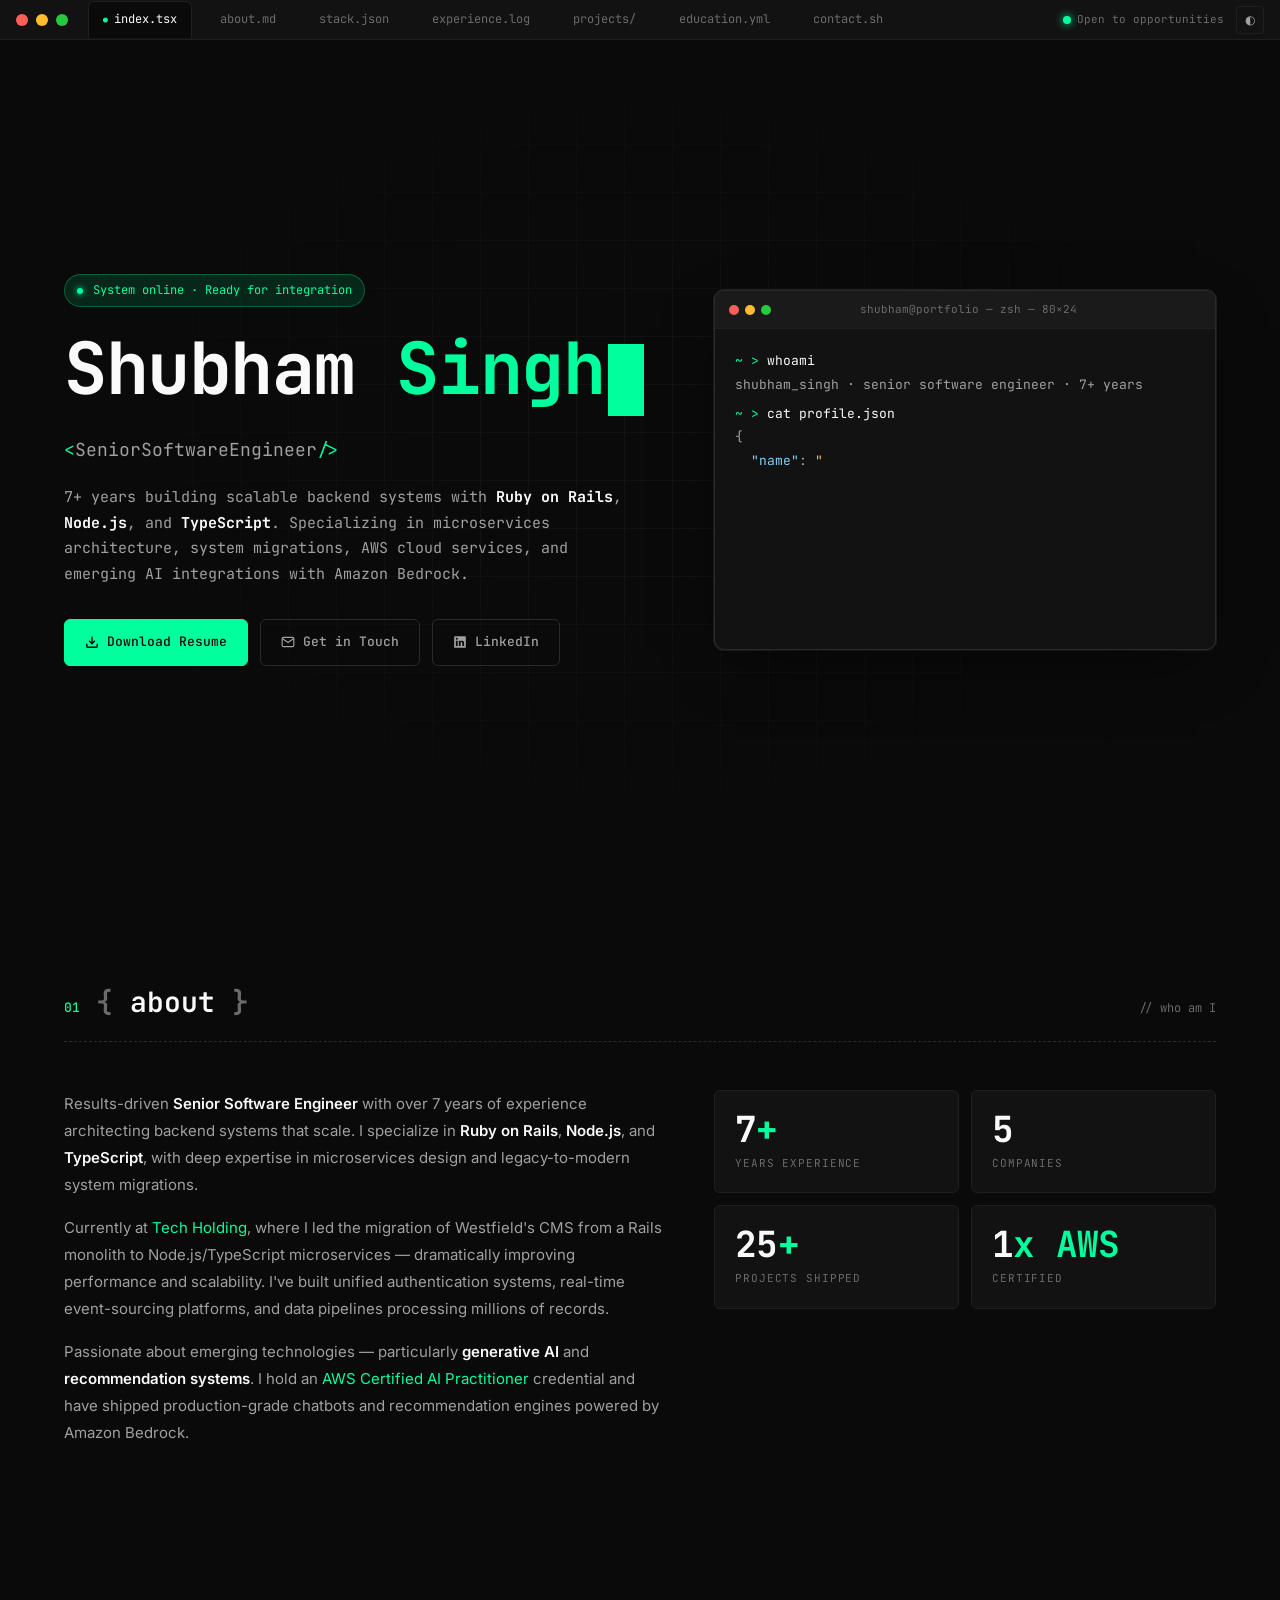
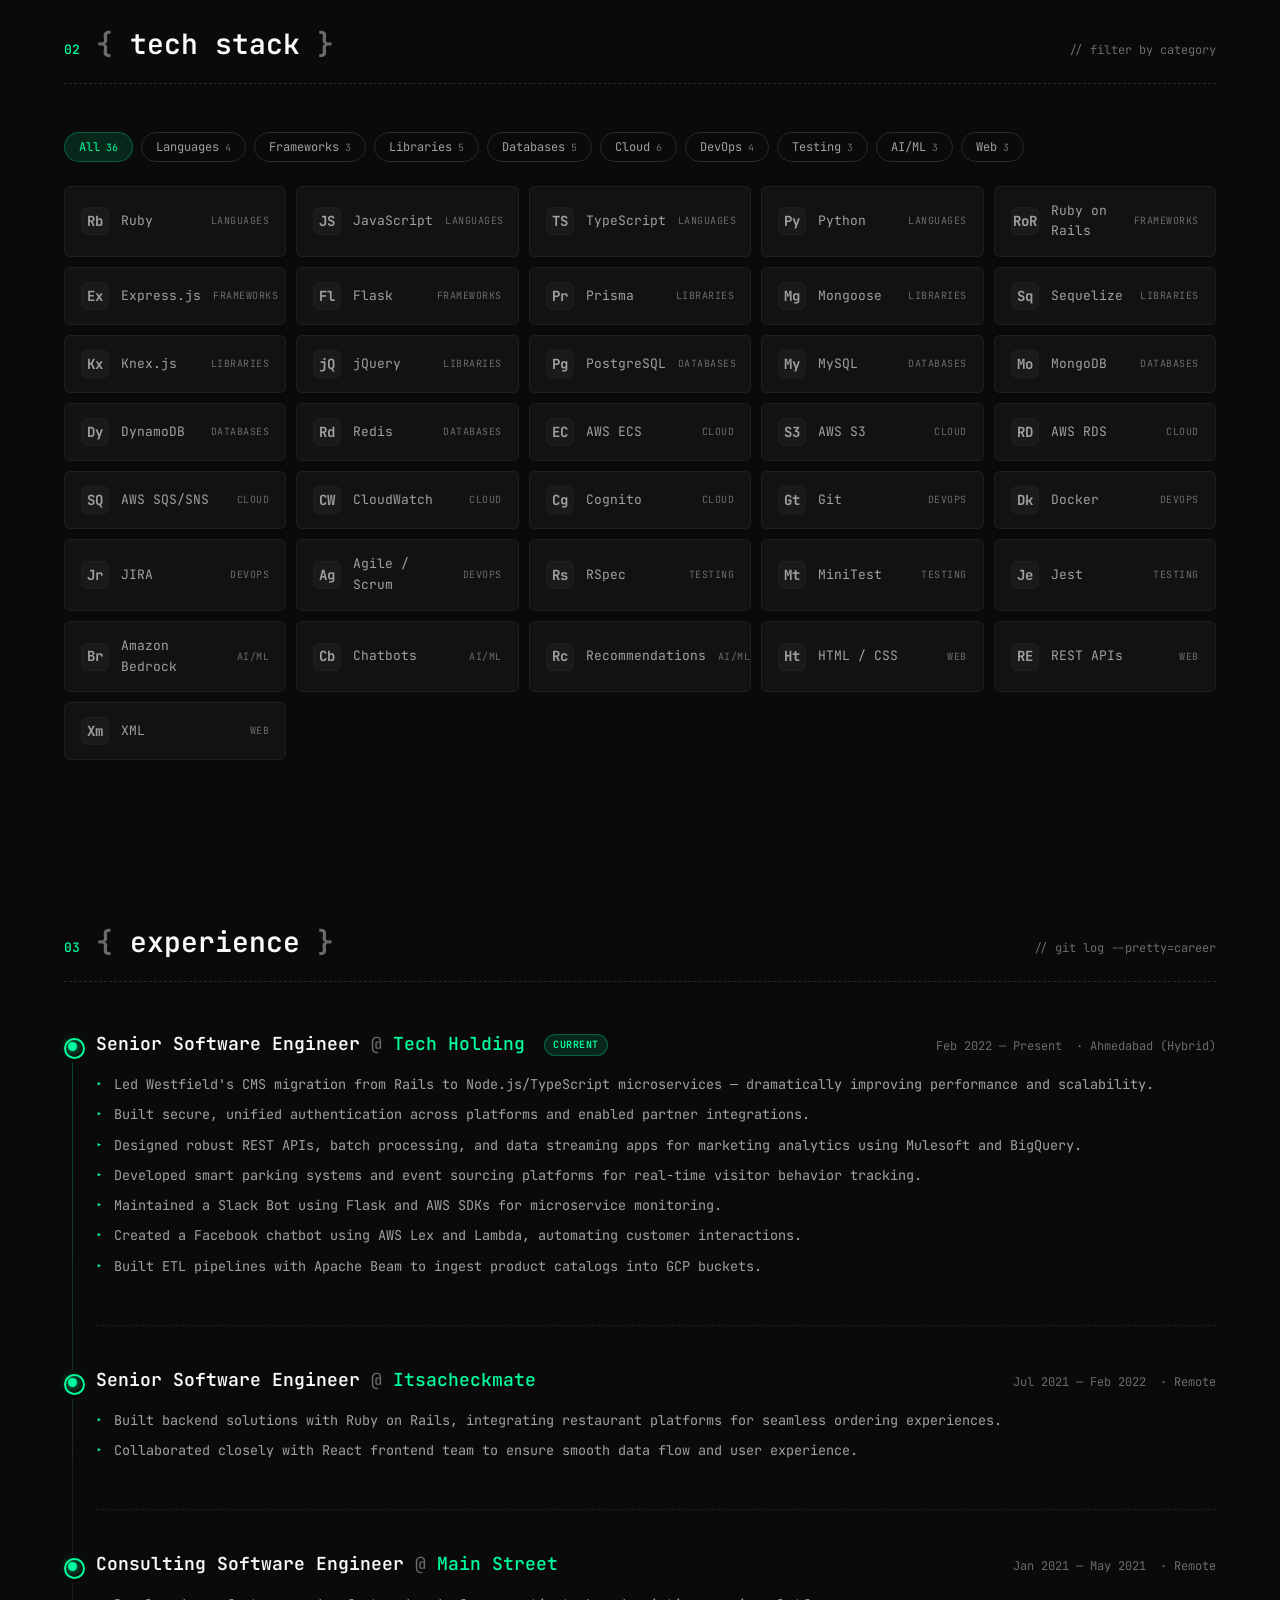
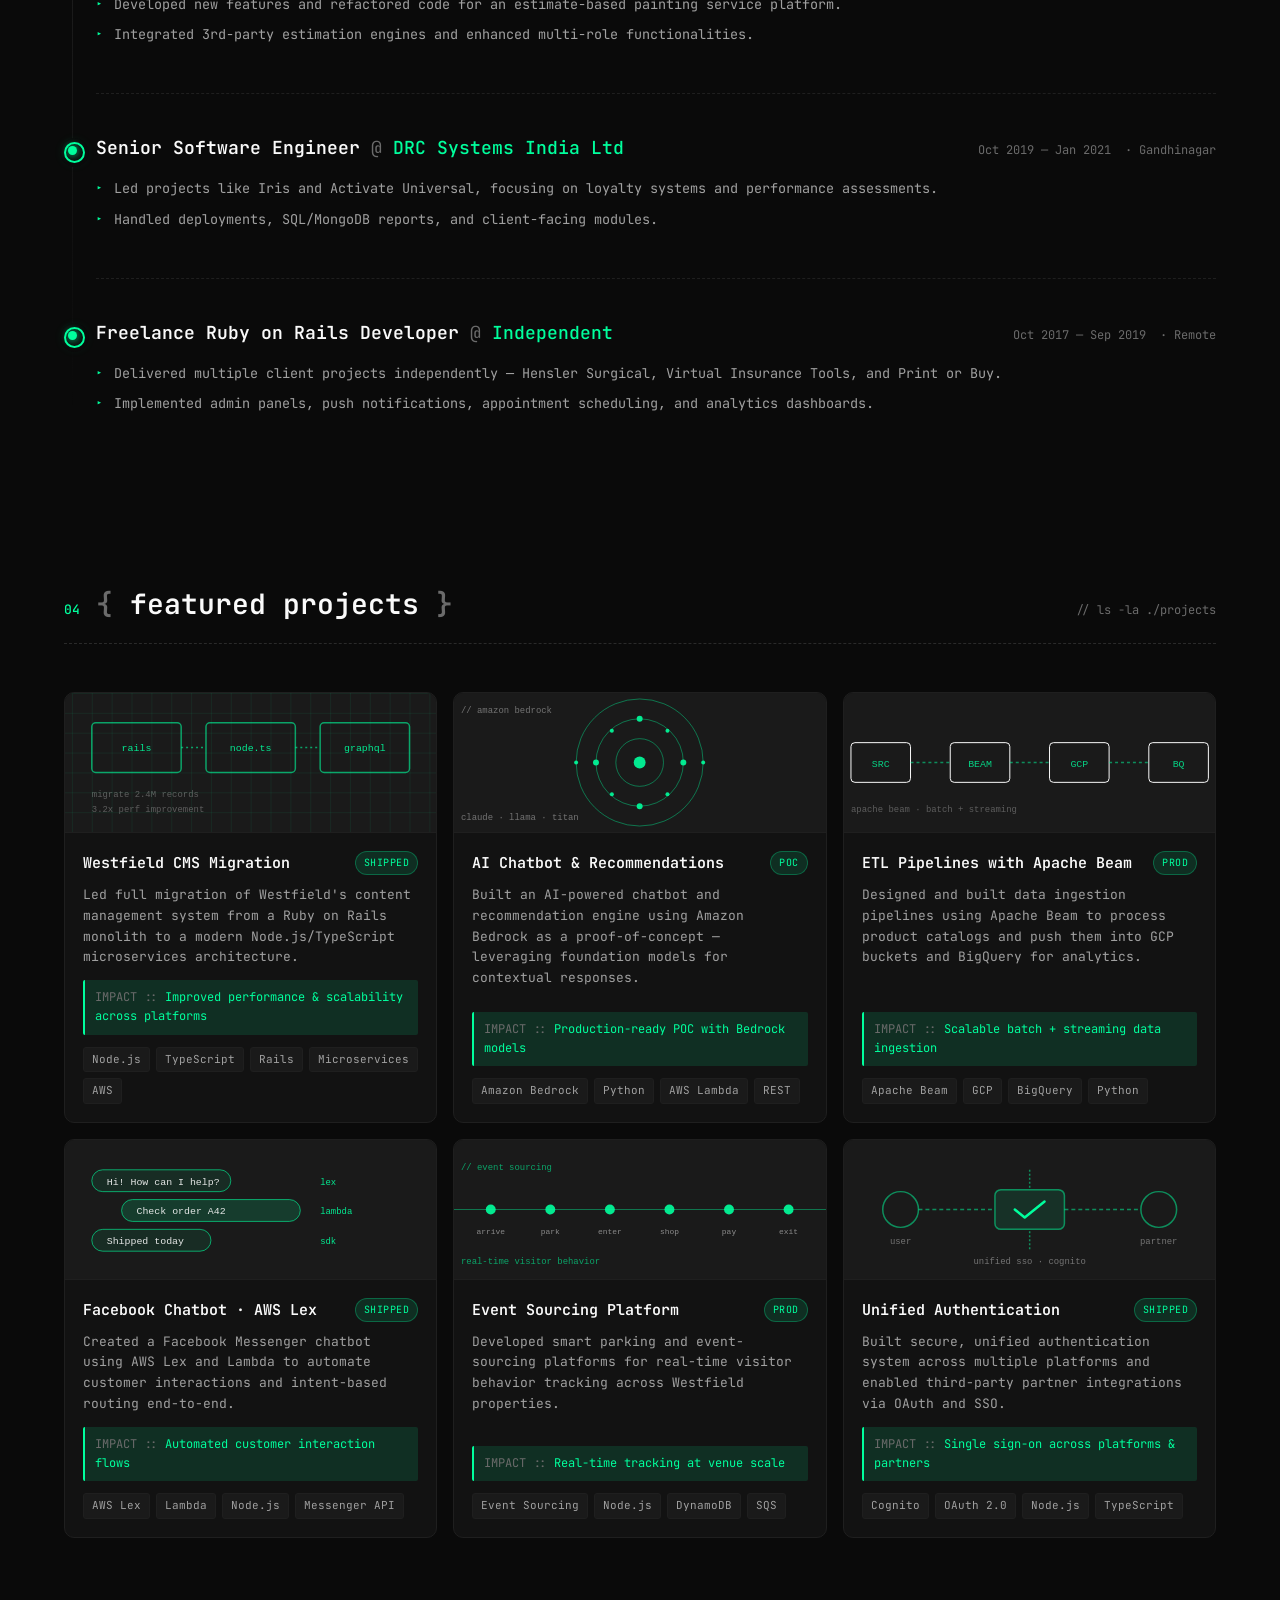
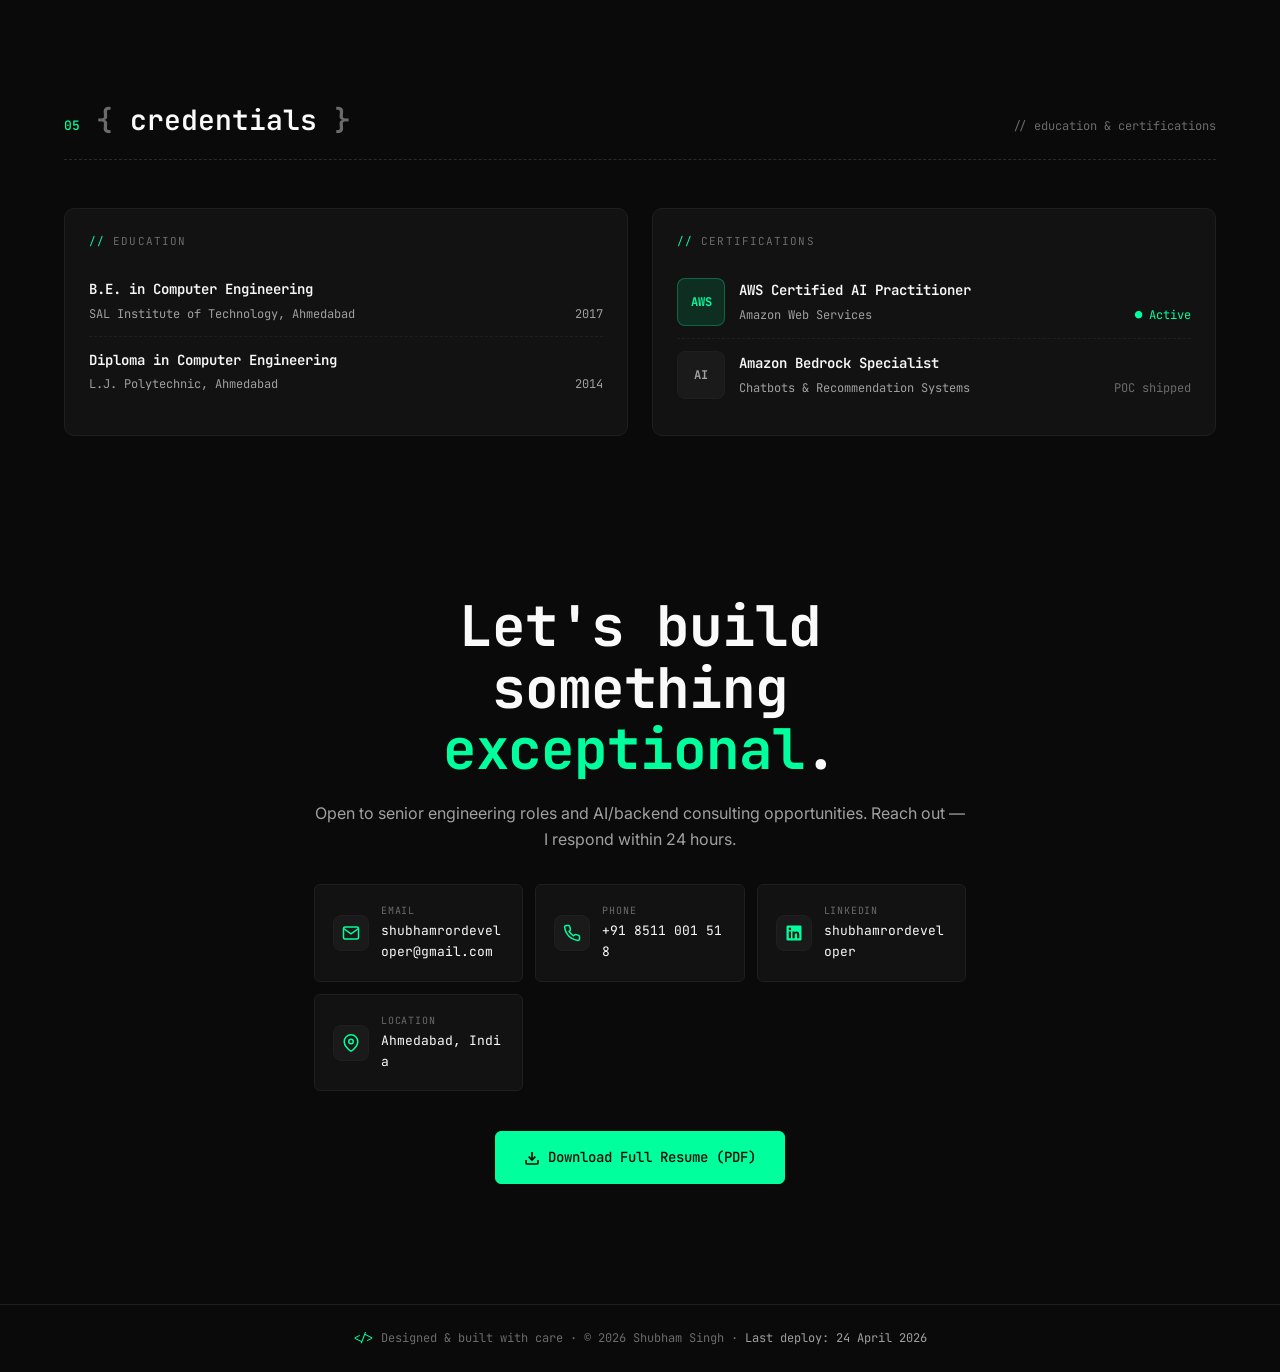
==== Portfolio.html @ f4b87a0d "Initial portfolio site Dark terminal/IDE-aesthetic portfolio with hero terminal animation, filterabl" ====
<!DOCTYPE html>
<html lang="en" data-theme="dark">
<head>
<meta charset="UTF-8" />
<meta name="viewport" content="width=device-width, initial-scale=1.0" />
<title>Shubham Singh — Senior Software Engineer</title>
<meta name="description" content="Senior Software Engineer with 7+ years in Ruby on Rails, Node.js, TypeScript, AWS, and AI integrations." />
<link rel="preconnect" href="https://fonts.googleapis.com" />
<link rel="preconnect" href="https://fonts.gstatic.com" crossorigin />
<link href="https://fonts.googleapis.com/css2?family=Inter:wght@400;500;600;700&family=JetBrains+Mono:wght@400;500;600;700&display=swap" rel="stylesheet" />
<link rel="stylesheet" href="styles.css" />
</head>
<body>
  <div class="topbar">
    <div class="topbar-dots">
      <div class="dot red"></div>
      <div class="dot yellow"></div>
      <div class="dot green"></div>
    </div>
    <div class="topbar-tabs">
      <a href="#hero" class="tab active" data-tab="hero">index.tsx</a>
      <a href="#about" class="tab" data-tab="about">about.md</a>
      <a href="#skills" class="tab" data-tab="skills">stack.json</a>
      <a href="#experience" class="tab" data-tab="experience">experience.log</a>
      <a href="#projects" class="tab" data-tab="projects">projects/</a>
      <a href="#education" class="tab" data-tab="education">education.yml</a>
      <a href="#contact" class="tab" data-tab="contact">contact.sh</a>
    </div>
    <div class="topbar-right">
      <div class="status-indicator">
        <span class="pulse"></span>
        <span>Open to opportunities</span>
      </div>
      <button class="theme-toggle" id="themeToggle" aria-label="Toggle theme" title="Toggle theme">◐</button>
    </div>
  </div>

  <main>
    <section id="hero" class="hero">
      <div class="hero-left">
        <div class="hero-prefix">System online · Ready for integration</div>
        <h1>Shubham <span class="accent">Singh</span><span class="cursor"></span></h1>
        <div class="hero-role"><span class="tag">&lt;</span>SeniorSoftwareEngineer<span class="tag">/&gt;</span></div>
        <p class="hero-desc">7+ years building scalable backend systems with <strong style="color:var(--text)">Ruby on Rails</strong>, <strong style="color:var(--text)">Node.js</strong>, and <strong style="color:var(--text)">TypeScript</strong>. Specializing in microservices architecture, system migrations, AWS cloud services, and emerging AI integrations with Amazon Bedrock.</p>
        <div class="hero-cta">
          <a href="assets/Shubham_Singh_Resume.pdf" download class="btn btn-primary">
            <svg width="14" height="14" viewBox="0 0 24 24" fill="none" stroke="currentColor" stroke-width="2.5"><path d="M21 15v4a2 2 0 0 1-2 2H5a2 2 0 0 1-2-2v-4"/><polyline points="7 10 12 15 17 10"/><line x1="12" y1="15" x2="12" y2="3"/></svg>
            Download Resume
          </a>
          <a href="#contact" class="btn btn-ghost">
            <svg width="14" height="14" viewBox="0 0 24 24" fill="none" stroke="currentColor" stroke-width="2"><path d="M4 4h16c1.1 0 2 .9 2 2v12c0 1.1-.9 2-2 2H4c-1.1 0-2-.9-2-2V6c0-1.1.9-2 2-2z"/><polyline points="22,6 12,13 2,6"/></svg>
            Get in Touch
          </a>
          <a href="https://linkedin.com/in/shubhamrordeveloper" target="_blank" rel="noopener" class="btn btn-ghost">
            <svg width="14" height="14" viewBox="0 0 24 24" fill="currentColor"><path d="M20.5 2h-17A1.5 1.5 0 002 3.5v17A1.5 1.5 0 003.5 22h17a1.5 1.5 0 001.5-1.5v-17A1.5 1.5 0 0020.5 2zM8 19H5v-9h3zM6.5 8.25A1.75 1.75 0 118.3 6.5a1.78 1.78 0 01-1.8 1.75zM19 19h-3v-4.74c0-1.42-.6-1.93-1.38-1.93A1.74 1.74 0 0013 14.19V19h-3v-9h2.9v1.3a3.11 3.11 0 012.7-1.4c1.55 0 3.36.86 3.36 3.66z"/></svg>
            LinkedIn
          </a>
        </div>
      </div>

      <div class="terminal" id="terminal">
        <div class="terminal-head">
          <div class="dots">
            <div class="dot red"></div>
            <div class="dot yellow"></div>
            <div class="dot green"></div>
          </div>
          <div class="title">shubham@portfolio — zsh — 80×24</div>
          <div style="width: 36px"></div>
        </div>
        <div class="terminal-body" id="terminalBody"></div>
      </div>
    </section>

    <section id="about">
      <div class="section-header reveal">
        <span class="section-num">01</span>
        <h2 class="section-title"><span class="bracket">{</span> about <span class="bracket">}</span></h2>
        <span class="section-meta">// who am I</span>
      </div>
      <div class="about-grid">
        <div class="about-text reveal">
          <p>Results-driven <strong>Senior Software Engineer</strong> with over 7 years of experience architecting backend systems that scale. I specialize in <strong>Ruby on Rails</strong>, <strong>Node.js</strong>, and <strong>TypeScript</strong>, with deep expertise in microservices design and legacy-to-modern system migrations.</p>
          <p>Currently at <span class="hl">Tech Holding</span>, where I led the migration of Westfield's CMS from a Rails monolith to Node.js/TypeScript microservices — dramatically improving performance and scalability. I've built unified authentication systems, real-time event-sourcing platforms, and data pipelines processing millions of records.</p>
          <p>Passionate about emerging technologies — particularly <strong>generative AI</strong> and <strong>recommendation systems</strong>. I hold an <span class="hl">AWS Certified AI Practitioner</span> credential and have shipped production-grade chatbots and recommendation engines powered by Amazon Bedrock.</p>
        </div>
        <div class="stats reveal">
          <div class="stat"><div class="stat-num" data-target="7" data-suffix="+">0<span class="suffix">+</span></div><div class="stat-label">Years Experience</div></div>
          <div class="stat"><div class="stat-num" data-target="5">0</div><div class="stat-label">Companies</div></div>
          <div class="stat"><div class="stat-num" data-target="25" data-suffix="+">0<span class="suffix">+</span></div><div class="stat-label">Projects Shipped</div></div>
          <div class="stat"><div class="stat-num" data-target="1" data-suffix="x AWS">0<span class="suffix">x AWS</span></div><div class="stat-label">Certified</div></div>
        </div>
      </div>
    </section>

    <section id="skills">
      <div class="section-header reveal">
        <span class="section-num">02</span>
        <h2 class="section-title"><span class="bracket">{</span> tech stack <span class="bracket">}</span></h2>
        <span class="section-meta">// filter by category</span>
      </div>
      <div class="skills-filter reveal" id="skillsFilter"></div>
      <div class="skills-grid reveal" id="skillsGrid"></div>
    </section>

    <section id="experience">
      <div class="section-header reveal">
        <span class="section-num">03</span>
        <h2 class="section-title"><span class="bracket">{</span> experience <span class="bracket">}</span></h2>
        <span class="section-meta">// git log --pretty=career</span>
      </div>
      <div class="timeline" id="timeline"></div>
    </section>

    <section id="projects">
      <div class="section-header reveal">
        <span class="section-num">04</span>
        <h2 class="section-title"><span class="bracket">{</span> featured projects <span class="bracket">}</span></h2>
        <span class="section-meta">// ls -la ./projects</span>
      </div>
      <div class="projects-grid reveal" id="projectsGrid"></div>
    </section>

    <section id="education">
      <div class="section-header reveal">
        <span class="section-num">05</span>
        <h2 class="section-title"><span class="bracket">{</span> credentials <span class="bracket">}</span></h2>
        <span class="section-meta">// education &amp; certifications</span>
      </div>
      <div class="two-col">
        <div class="info-card reveal">
          <div class="info-card-title">Education</div>
          <div class="edu-item">
            <div class="edu-title">B.E. in Computer Engineering</div>
            <div class="edu-sub"><span>SAL Institute of Technology, Ahmedabad</span><span>2017</span></div>
          </div>
          <div class="edu-item">
            <div class="edu-title">Diploma in Computer Engineering</div>
            <div class="edu-sub"><span>L.J. Polytechnic, Ahmedabad</span><span>2014</span></div>
          </div>
        </div>
        <div class="info-card reveal">
          <div class="info-card-title">Certifications</div>
          <div class="cert-item">
            <div class="cert-badge">AWS</div>
            <div style="flex:1">
              <div class="cert-title">AWS Certified AI Practitioner</div>
              <div class="cert-sub"><span>Amazon Web Services</span><span style="color:var(--accent)">● Active</span></div>
            </div>
          </div>
          <div class="cert-item">
            <div class="cert-badge" style="background:var(--bg-elev-2);border-color:var(--border);color:var(--text-dim)">AI</div>
            <div style="flex:1">
              <div class="cert-title">Amazon Bedrock Specialist</div>
              <div class="cert-sub"><span>Chatbots &amp; Recommendation Systems</span><span style="color:var(--text-muted)">POC shipped</span></div>
            </div>
          </div>
        </div>
      </div>
    </section>

    <section id="contact" class="contact">
      <div class="reveal">
        <h2>Let's build something <span class="accent">exceptional</span>.</h2>
        <p>Open to senior engineering roles and AI/backend consulting opportunities. Reach out — I respond within 24 hours.</p>
        <div class="contact-methods">
          <a href="mailto:shubhamrordeveloper@gmail.com" class="contact-method">
            <div class="contact-method-icon">
              <svg width="18" height="18" viewBox="0 0 24 24" fill="none" stroke="currentColor" stroke-width="2"><path d="M4 4h16c1.1 0 2 .9 2 2v12c0 1.1-.9 2-2 2H4c-1.1 0-2-.9-2-2V6c0-1.1.9-2 2-2z"/><polyline points="22,6 12,13 2,6"/></svg>
            </div>
            <div><div class="contact-method-label">Email</div><div class="contact-method-value">shubhamrordeveloper@gmail.com</div></div>
          </a>
          <a href="tel:+918511001518" class="contact-method">
            <div class="contact-method-icon">
              <svg width="18" height="18" viewBox="0 0 24 24" fill="none" stroke="currentColor" stroke-width="2"><path d="M22 16.92v3a2 2 0 0 1-2.18 2 19.79 19.79 0 0 1-8.63-3.07 19.5 19.5 0 0 1-6-6 19.79 19.79 0 0 1-3.07-8.67A2 2 0 0 1 4.11 2h3a2 2 0 0 1 2 1.72 12.84 12.84 0 0 0 .7 2.81 2 2 0 0 1-.45 2.11L8.09 9.91a16 16 0 0 0 6 6l1.27-1.27a2 2 0 0 1 2.11-.45 12.84 12.84 0 0 0 2.81.7A2 2 0 0 1 22 16.92z"/></svg>
            </div>
            <div><div class="contact-method-label">Phone</div><div class="contact-method-value">+91 8511 001 518</div></div>
          </a>
          <a href="https://linkedin.com/in/shubhamrordeveloper" target="_blank" rel="noopener" class="contact-method">
            <div class="contact-method-icon">
              <svg width="18" height="18" viewBox="0 0 24 24" fill="currentColor"><path d="M20.5 2h-17A1.5 1.5 0 002 3.5v17A1.5 1.5 0 003.5 22h17a1.5 1.5 0 001.5-1.5v-17A1.5 1.5 0 0020.5 2zM8 19H5v-9h3zM6.5 8.25A1.75 1.75 0 118.3 6.5a1.78 1.78 0 01-1.8 1.75zM19 19h-3v-4.74c0-1.42-.6-1.93-1.38-1.93A1.74 1.74 0 0013 14.19V19h-3v-9h2.9v1.3a3.11 3.11 0 012.7-1.4c1.55 0 3.36.86 3.36 3.66z"/></svg>
            </div>
            <div><div class="contact-method-label">LinkedIn</div><div class="contact-method-value">shubhamrordeveloper</div></div>
          </a>
          <a href="#" class="contact-method">
            <div class="contact-method-icon">
              <svg width="18" height="18" viewBox="0 0 24 24" fill="none" stroke="currentColor" stroke-width="2"><path d="M21 10c0 7-9 13-9 13s-9-6-9-13a9 9 0 0 1 18 0z"/><circle cx="12" cy="10" r="3"/></svg>
            </div>
            <div><div class="contact-method-label">Location</div><div class="contact-method-value">Ahmedabad, India</div></div>
          </a>
        </div>
        <a href="assets/Shubham_Singh_Resume.pdf" download class="btn btn-primary" style="padding:14px 28px;font-size:14px">
          <svg width="16" height="16" viewBox="0 0 24 24" fill="none" stroke="currentColor" stroke-width="2.5"><path d="M21 15v4a2 2 0 0 1-2 2H5a2 2 0 0 1-2-2v-4"/><polyline points="7 10 12 15 17 10"/><line x1="12" y1="15" x2="12" y2="3"/></svg>
          Download Full Resume (PDF)
        </a>
      </div>
    </section>
  </main>

  <footer>
    <span class="glyph">&lt;/&gt;</span> Designed &amp; built with care · © 2026 Shubham Singh · <span style="color:var(--text-dim)">Last deploy: 24 April 2026</span>
  </footer>

<script>
// ============ DATA ============
var SKILLS = [
  { name: 'Ruby', icon: 'Rb', cat: 'Languages' },
  { name: 'JavaScript', icon: 'JS', cat: 'Languages' },
  { name: 'TypeScript', icon: 'TS', cat: 'Languages' },
  { name: 'Python', icon: 'Py', cat: 'Languages' },
  { name: 'Ruby on Rails', icon: 'RoR', cat: 'Frameworks' },
  { name: 'Express.js', icon: 'Ex', cat: 'Frameworks' },
  { name: 'Flask', icon: 'Fl', cat: 'Frameworks' },
  { name: 'Prisma', icon: 'Pr', cat: 'Libraries' },
  { name: 'Mongoose', icon: 'Mg', cat: 'Libraries' },
  { name: 'Sequelize', icon: 'Sq', cat: 'Libraries' },
  { name: 'Knex.js', icon: 'Kx', cat: 'Libraries' },
  { name: 'jQuery', icon: 'jQ', cat: 'Libraries' },
  { name: 'PostgreSQL', icon: 'Pg', cat: 'Databases' },
  { name: 'MySQL', icon: 'My', cat: 'Databases' },
  { name: 'MongoDB', icon: 'Mo', cat: 'Databases' },
  { name: 'DynamoDB', icon: 'Dy', cat: 'Databases' },
  { name: 'Redis', icon: 'Rd', cat: 'Databases' },
  { name: 'AWS ECS', icon: 'EC', cat: 'Cloud' },
  { name: 'AWS S3', icon: 'S3', cat: 'Cloud' },
  { name: 'AWS RDS', icon: 'RD', cat: 'Cloud' },
  { name: 'AWS SQS/SNS', icon: 'SQ', cat: 'Cloud' },
  { name: 'CloudWatch', icon: 'CW', cat: 'Cloud' },
  { name: 'Cognito', icon: 'Cg', cat: 'Cloud' },
  { name: 'Git', icon: 'Gt', cat: 'DevOps' },
  { name: 'Docker', icon: 'Dk', cat: 'DevOps' },
  { name: 'JIRA', icon: 'Jr', cat: 'DevOps' },
  { name: 'Agile / Scrum', icon: 'Ag', cat: 'DevOps' },
  { name: 'RSpec', icon: 'Rs', cat: 'Testing' },
  { name: 'MiniTest', icon: 'Mt', cat: 'Testing' },
  { name: 'Jest', icon: 'Je', cat: 'Testing' },
  { name: 'Amazon Bedrock', icon: 'Br', cat: 'AI/ML' },
  { name: 'Chatbots', icon: 'Cb', cat: 'AI/ML' },
  { name: 'Recommendations', icon: 'Rc', cat: 'AI/ML' },
  { name: 'HTML / CSS', icon: 'Ht', cat: 'Web' },
  { name: 'REST APIs', icon: 'RE', cat: 'Web' },
  { name: 'XML', icon: 'Xm', cat: 'Web' }
];

var JOBS = [
  {
    role: 'Senior Software Engineer',
    company: 'Tech Holding',
    location: 'Ahmedabad (Hybrid)',
    dates: 'Feb 2022 — Present',
    current: true,
    points: [
      "Led Westfield's CMS migration from Rails to Node.js/TypeScript microservices — dramatically improving performance and scalability.",
      "Built secure, unified authentication across platforms and enabled partner integrations.",
      "Designed robust REST APIs, batch processing, and data streaming apps for marketing analytics using Mulesoft and BigQuery.",
      "Developed smart parking systems and event sourcing platforms for real-time visitor behavior tracking.",
      "Maintained a Slack Bot using Flask and AWS SDKs for microservice monitoring.",
      "Created a Facebook chatbot using AWS Lex and Lambda, automating customer interactions.",
      "Built ETL pipelines with Apache Beam to ingest product catalogs into GCP buckets."
    ]
  },
  {
    role: 'Senior Software Engineer',
    company: 'Itsacheckmate',
    location: 'Remote',
    dates: 'Jul 2021 — Feb 2022',
    points: [
      "Built backend solutions with Ruby on Rails, integrating restaurant platforms for seamless ordering experiences.",
      "Collaborated closely with React frontend team to ensure smooth data flow and user experience."
    ]
  },
  {
    role: 'Consulting Software Engineer',
    company: 'Main Street',
    location: 'Remote',
    dates: 'Jan 2021 — May 2021',
    points: [
      "Developed new features and refactored code for an estimate-based painting service platform.",
      "Integrated 3rd-party estimation engines and enhanced multi-role functionalities."
    ]
  },
  {
    role: 'Senior Software Engineer',
    company: 'DRC Systems India Ltd',
    location: 'Gandhinagar',
    dates: 'Oct 2019 — Jan 2021',
    points: [
      "Led projects like Iris and Activate Universal, focusing on loyalty systems and performance assessments.",
      "Handled deployments, SQL/MongoDB reports, and client-facing modules."
    ]
  },
  {
    role: 'Freelance Ruby on Rails Developer',
    company: 'Independent',
    location: 'Remote',
    dates: 'Oct 2017 — Sep 2019',
    points: [
      "Delivered multiple client projects independently — Hensler Surgical, Virtual Insurance Tools, and Print or Buy.",
      "Implemented admin panels, push notifications, appointment scheduling, and analytics dashboards."
    ]
  }
];

var VIS = {
  grid: '<svg viewBox="0 0 400 140" preserveAspectRatio="xMidYMid slice"><defs><pattern id="g1" width="20" height="20" patternUnits="userSpaceOnUse"><path d="M20 0L0 0 0 20" fill="none" stroke="rgba(0,255,157,0.12)" stroke-width="1"/></pattern></defs><rect width="400" height="140" fill="url(#g1)"/><g stroke="rgba(0,255,157,0.6)" stroke-width="1.5" fill="none"><rect x="40" y="30" width="90" height="50" rx="4"/><rect x="155" y="30" width="90" height="50" rx="4"/><rect x="270" y="30" width="90" height="50" rx="4"/><path d="M130 55 L155 55 M245 55 L270 55" stroke-dasharray="2 3"/></g><g fill="rgba(0,255,157,0.9)" font-family="monospace" font-size="10" text-anchor="middle"><text x="85" y="58">rails</text><text x="200" y="58">node.ts</text><text x="315" y="58">graphql</text></g><g fill="rgba(250,250,250,0.3)" font-family="monospace" font-size="9"><text x="40" y="105">migrate 2.4M records</text><text x="40" y="120">3.2x perf improvement</text></g></svg>',
  ai: '<svg viewBox="0 0 400 140" preserveAspectRatio="xMidYMid slice"><g fill="none" stroke="rgba(0,255,157,0.4)" stroke-width="1"><circle cx="200" cy="70" r="24"/><circle cx="200" cy="70" r="44"/><circle cx="200" cy="70" r="64"/></g><g fill="rgba(0,255,157,0.9)"><circle cx="200" cy="70" r="6"/><circle cx="156" cy="70" r="3"/><circle cx="244" cy="70" r="3"/><circle cx="200" cy="26" r="3"/><circle cx="200" cy="114" r="3"/><circle cx="136" cy="70" r="2"/><circle cx="264" cy="70" r="2"/><circle cx="172" cy="38" r="2"/><circle cx="228" cy="102" r="2"/><circle cx="228" cy="38" r="2"/><circle cx="172" cy="102" r="2"/></g><g fill="rgba(250,250,250,0.4)" font-family="monospace" font-size="9"><text x="20" y="20">// amazon bedrock</text><text x="20" y="128">claude · llama · titan</text></g></svg>',
  pipe: '<svg viewBox="0 0 400 140" preserveAspectRatio="xMidYMid slice"><g font-family="monospace" font-size="10" fill="rgba(0,255,157,0.8)"><rect x="20" y="50" width="60" height="40" rx="4" fill="none" stroke="currentColor"/><text x="50" y="75" text-anchor="middle">SRC</text><rect x="120" y="50" width="60" height="40" rx="4" fill="none" stroke="currentColor"/><text x="150" y="75" text-anchor="middle">BEAM</text><rect x="220" y="50" width="60" height="40" rx="4" fill="none" stroke="currentColor"/><text x="250" y="75" text-anchor="middle">GCP</text><rect x="320" y="50" width="60" height="40" rx="4" fill="none" stroke="currentColor"/><text x="350" y="75" text-anchor="middle">BQ</text></g><g stroke="rgba(0,255,157,0.5)" stroke-width="1.5" fill="none" stroke-dasharray="3 3"><path d="M80 70 L120 70"/><path d="M180 70 L220 70"/><path d="M280 70 L320 70"/></g><g fill="rgba(250,250,250,0.3)" font-family="monospace" font-size="9"><text x="20" y="120">apache beam · batch + streaming</text></g></svg>',
  bot: '<svg viewBox="0 0 400 140" preserveAspectRatio="xMidYMid slice"><g fill="none" stroke="rgba(0,255,157,0.6)" stroke-width="1"><rect x="40" y="30" width="140" height="22" rx="11" fill="rgba(0,255,157,0.08)"/><rect x="70" y="60" width="180" height="22" rx="11" fill="rgba(0,255,157,0.15)"/><rect x="40" y="90" width="120" height="22" rx="11" fill="rgba(0,255,157,0.08)"/></g><g fill="rgba(250,250,250,0.9)" font-family="monospace" font-size="10"><text x="55" y="45">Hi! How can I help?</text><text x="85" y="75">Check order A42</text><text x="55" y="105">Shipped today</text></g><g fill="rgba(0,255,157,0.9)" font-family="monospace" font-size="9"><text x="270" y="45">lex</text><text x="270" y="75">lambda</text><text x="270" y="105">sdk</text></g></svg>',
  evt: '<svg viewBox="0 0 400 140" preserveAspectRatio="xMidYMid slice"><g stroke="rgba(0,255,157,0.4)" stroke-width="1" fill="none"><line x1="0" y1="70" x2="400" y2="70"/></g><g fill="rgba(0,255,157,0.9)"><circle cx="50" cy="70" r="5"/><circle cx="110" cy="70" r="5"/><circle cx="170" cy="70" r="5"/><circle cx="230" cy="70" r="5"/><circle cx="290" cy="70" r="5"/><circle cx="350" cy="70" r="5"/></g><g fill="rgba(250,250,250,0.5)" font-family="monospace" font-size="8" text-anchor="middle"><text x="50" y="95">arrive</text><text x="110" y="95">park</text><text x="170" y="95">enter</text><text x="230" y="95">shop</text><text x="290" y="95">pay</text><text x="350" y="95">exit</text></g><g fill="rgba(0,255,157,0.6)" font-family="monospace" font-size="9"><text x="20" y="30">// event sourcing</text><text x="20" y="125">real-time visitor behavior</text></g></svg>',
  auth: '<svg viewBox="0 0 400 140" preserveAspectRatio="xMidYMid slice"><g fill="none" stroke="rgba(0,255,157,0.5)" stroke-width="1.5"><path d="M200 30 L200 50 M200 110 L200 90" stroke-dasharray="2 2"/><rect x="165" y="50" width="70" height="40" rx="6" fill="rgba(0,255,157,0.1)"/><path d="M185 70 L195 78 L215 62" stroke="rgba(0,255,157,1)" stroke-width="2.5" stroke-linecap="round" stroke-linejoin="round"/><circle cx="70" cy="70" r="18"/><circle cx="330" cy="70" r="18"/><path d="M88 70 L165 70" stroke-dasharray="4 3"/><path d="M235 70 L312 70" stroke-dasharray="4 3"/></g><g fill="rgba(250,250,250,0.4)" font-family="monospace" font-size="9" text-anchor="middle"><text x="70" y="105">user</text><text x="330" y="105">partner</text><text x="200" y="125">unified sso · cognito</text></g></svg>'
};

var PROJECTS = [
  { title: 'Westfield CMS Migration', status: 'SHIPPED', visual: VIS.grid, desc: "Led full migration of Westfield's content management system from a Ruby on Rails monolith to a modern Node.js/TypeScript microservices architecture.", impact: 'Improved performance & scalability across platforms', tech: ['Node.js', 'TypeScript', 'Rails', 'Microservices', 'AWS'] },
  { title: 'AI Chatbot & Recommendations', status: 'POC', visual: VIS.ai, desc: 'Built an AI-powered chatbot and recommendation engine using Amazon Bedrock as a proof-of-concept — leveraging foundation models for contextual responses.', impact: 'Production-ready POC with Bedrock models', tech: ['Amazon Bedrock', 'Python', 'AWS Lambda', 'REST'] },
  { title: 'ETL Pipelines with Apache Beam', status: 'PROD', visual: VIS.pipe, desc: 'Designed and built data ingestion pipelines using Apache Beam to process product catalogs and push them into GCP buckets and BigQuery for analytics.', impact: 'Scalable batch + streaming data ingestion', tech: ['Apache Beam', 'GCP', 'BigQuery', 'Python'] },
  { title: 'Facebook Chatbot · AWS Lex', status: 'SHIPPED', visual: VIS.bot, desc: 'Created a Facebook Messenger chatbot using AWS Lex and Lambda to automate customer interactions and intent-based routing end-to-end.', impact: 'Automated customer interaction flows', tech: ['AWS Lex', 'Lambda', 'Node.js', 'Messenger API'] },
  { title: 'Event Sourcing Platform', status: 'PROD', visual: VIS.evt, desc: 'Developed smart parking and event-sourcing platforms for real-time visitor behavior tracking across Westfield properties.', impact: 'Real-time tracking at venue scale', tech: ['Event Sourcing', 'Node.js', 'DynamoDB', 'SQS'] },
  { title: 'Unified Authentication', status: 'SHIPPED', visual: VIS.auth, desc: 'Built secure, unified authentication system across multiple platforms and enabled third-party partner integrations via OAuth and SSO.', impact: 'Single sign-on across platforms & partners', tech: ['Cognito', 'OAuth 2.0', 'Node.js', 'TypeScript'] }
];

// ============ THEME ============
(function(){
  var saved = localStorage.getItem('portfolio-theme') || 'dark';
  document.documentElement.setAttribute('data-theme', saved);
  var btn = document.getElementById('themeToggle');
  function setGlyph(){
    var t = document.documentElement.getAttribute('data-theme');
    btn.textContent = t === 'dark' ? '\u25D0' : '\u25D1';
  }
  setGlyph();
  btn.addEventListener('click', function(){
    var cur = document.documentElement.getAttribute('data-theme');
    var next = cur === 'dark' ? 'light' : 'dark';
    document.documentElement.setAttribute('data-theme', next);
    localStorage.setItem('portfolio-theme', next);
    setGlyph();
  });
})();

// ============ TERMINAL TYPING ============
(function(){
  var body = document.getElementById('terminalBody');
  var lines = [
    { p: '~', c: 'whoami' },
    { o: 'shubham_singh · senior software engineer · 7+ years' },
    { sp: 1 },
    { p: '~', c: 'cat profile.json' },
    { o: '{' },
    { o: '  <k>"name"</k>: <s>"Shubham Singh"</s>,' },
    { o: '  <k>"role"</k>: <s>"Senior Software Engineer"</s>,' },
    { o: '  <k>"location"</k>: <s>"Ahmedabad, India"</s>,' },
    { o: '  <k>"stack"</k>: [<s>"Ruby"</s>, <s>"TS"</s>, <s>"Node"</s>, <s>"AWS"</s>],' },
    { o: '  <k>"years"</k>: <n>7</n>,' },
    { o: '  <k>"status"</k>: <s>"available"</s>' },
    { o: '}' },
    { sp: 1 },
    { p: '~', c: 'echo MISSION' },
    { o: 'Building <hl>scalable systems</hl> &amp; <hl>AI integrations</hl> that ship.' },
    { sp: 1 },
    { p: '~', final: true }
  ];

  function renderLine(line){
    if (line.sp) {
      var d = document.createElement('div');
      d.style.height = '6px';
      body.appendChild(d);
      return Promise.resolve();
    }
    var el = document.createElement('div');
    el.className = 't-line';
    if (line.p) {
      var promptSpan = document.createElement('span');
      promptSpan.className = 't-prompt';
      promptSpan.textContent = line.p + ' >';
      el.appendChild(promptSpan);
    }
    var content = document.createElement('span');
    content.className = line.c ? 't-cmd' : 't-out';
    el.appendChild(content);
    body.appendChild(el);

    if (line.final) {
      var cursor = document.createElement('span');
      cursor.className = 't-cursor';
      el.appendChild(cursor);
      return Promise.resolve();
    }

    var text = line.c || line.o || '';
    var decorated = text
      .replace(/<k>(.*?)<\/k>/g, '<span class="t-key">$1</span>')
      .replace(/<s>(.*?)<\/s>/g, '<span class="t-str">$1</span>')
      .replace(/<n>(.*?)<\/n>/g, '<span class="t-num">$1</span>')
      .replace(/<hl>(.*?)<\/hl>/g, '<span style="color:var(--accent)">$1</span>');
    return typeHtml(content, decorated, line.c ? 28 : 10);
  }

  function typeHtml(el, html, speed){
    return new Promise(function(resolve){
      var parts = [];
      var i = 0;
      while (i < html.length) {
        if (html[i] === '<') {
          var end = html.indexOf('>', i);
          parts.push({ tag: html.slice(i, end + 1) });
          i = end + 1;
        } else {
          parts.push({ ch: html[i] });
          i++;
        }
      }
      var p = 0;
      var buffer = '';
      function step(){
        if (p >= parts.length) { resolve(); return; }
        var part = parts[p++];
        if (part.tag) {
          buffer += part.tag;
          el.innerHTML = buffer;
          step();
        } else {
          buffer += part.ch;
          el.innerHTML = buffer;
          setTimeout(step, speed);
        }
      }
      step();
    });
  }

  function run(){
    var i = 0;
    function next(){
      if (i >= lines.length) return;
      var line = lines[i++];
      renderLine(line).then(function(){
        setTimeout(next, line.sp ? 80 : 120);
      });
    }
    next();
  }

  setTimeout(run, 400);
})();

// ============ SKILLS FILTER ============
(function(){
  var cats = ['All'];
  SKILLS.forEach(function(s){ if (cats.indexOf(s.cat) === -1) cats.push(s.cat); });
  var filterEl = document.getElementById('skillsFilter');
  var gridEl = document.getElementById('skillsGrid');
  var active = 'All';

  cats.forEach(function(c){
    var btn = document.createElement('button');
    btn.className = 'filter-btn' + (c === active ? ' active' : '');
    var count = c === 'All' ? SKILLS.length : SKILLS.filter(function(s){ return s.cat === c; }).length;
    btn.innerHTML = c + '<span class="count">' + count + '</span>';
    btn.addEventListener('click', function(){
      active = c;
      var kids = filterEl.children;
      for (var i = 0; i < kids.length; i++) kids[i].classList.remove('active');
      btn.classList.add('active');
      renderSkills();
    });
    filterEl.appendChild(btn);
  });

  function renderSkills(){
    gridEl.innerHTML = '';
    SKILLS.forEach(function(s){
      if (active !== 'All' && s.cat !== active) return;
      var el = document.createElement('div');
      el.className = 'skill';
      el.innerHTML = '<div class="skill-icon">' + s.icon + '</div><span>' + s.name + '</span><span class="skill-category">' + s.cat + '</span>';
      gridEl.appendChild(el);
    });
  }
  renderSkills();
})();

// ============ TIMELINE ============
(function(){
  var el = document.getElementById('timeline');
  JOBS.forEach(function(job, i){
    var j = document.createElement('div');
    j.className = 'job reveal';
    j.style.transitionDelay = (i * 80) + 'ms';
    var currentBadge = job.current ? '<span style="display:inline-block;margin-left:8px;padding:2px 8px;border-radius:999px;background:var(--accent-dim);color:var(--accent);font-size:10px;border:1px solid var(--accent-line);text-transform:uppercase;letter-spacing:0.05em;vertical-align:middle">Current</span>' : '';
    var pointsHtml = job.points.map(function(p){ return '<li>' + p + '</li>'; }).join('');
    j.innerHTML =
      '<div class="job-header">' +
        '<div><div class="job-role">' + job.role + ' <span style="color:var(--text-muted);font-weight:400"> @ </span> <span class="job-company">' + job.company + '</span> ' + currentBadge + '</div></div>' +
        '<div class="job-meta"><span class="job-dates">' + job.dates + '</span><span>· ' + job.location + '</span></div>' +
      '</div>' +
      '<ul class="job-desc">' + pointsHtml + '</ul>';
    el.appendChild(j);
  });
})();

// ============ PROJECTS ============
(function(){
  var el = document.getElementById('projectsGrid');
  PROJECTS.forEach(function(p, i){
    var card = document.createElement('div');
    card.className = 'project';
    card.style.transitionDelay = (i * 60) + 'ms';
    var techHtml = p.tech.map(function(t){ return '<span class="tech-tag">' + t + '</span>'; }).join('');
    card.innerHTML =
      '<div class="project-visual">' + p.visual + '</div>' +
      '<div class="project-body">' +
        '<div class="project-header"><div class="project-title">' + p.title + '</div><div class="project-status">' + p.status + '</div></div>' +
        '<div class="project-desc">' + p.desc + '</div>' +
        '<div class="project-impact"><span class="k">IMPACT ::</span> ' + p.impact + '</div>' +
        '<div class="project-tech">' + techHtml + '</div>' +
      '</div>';
    el.appendChild(card);
  });
})();

// ============ SCROLL REVEAL ============
(function(){
  var io = new IntersectionObserver(function(entries){
    entries.forEach(function(e){
      if (e.isIntersecting) {
        e.target.classList.add('in');
        io.unobserve(e.target);
      }
    });
  }, { threshold: 0.12, rootMargin: '0px 0px -40px 0px' });
  document.querySelectorAll('.reveal').forEach(function(el){ io.observe(el); });
})();

// ============ ANIMATED STATS ============
(function(){
  var els = document.querySelectorAll('.stat-num');
  function animate(el){
    var target = parseInt(el.dataset.target, 10);
    var suffix = el.dataset.suffix || '';
    var dur = 1200;
    var start = performance.now();
    function tick(now){
      var t = Math.min(1, (now - start) / dur);
      var eased = 1 - Math.pow(1 - t, 3);
      var val = Math.round(target * eased);
      el.innerHTML = val + '<span class="suffix">' + suffix + '</span>';
      if (t < 1) requestAnimationFrame(tick);
    }
    requestAnimationFrame(tick);
  }
  var io = new IntersectionObserver(function(entries){
    entries.forEach(function(e){
      if (e.isIntersecting) { animate(e.target); io.unobserve(e.target); }
    });
  }, { threshold: 0.5 });
  els.forEach(function(el){ io.observe(el); });
})();

// ============ ACTIVE TAB ON SCROLL ============
(function(){
  var tabs = document.querySelectorAll('.tab');
  var sections = [];
  tabs.forEach(function(t){
    var s = document.getElementById(t.dataset.tab);
    if (s) sections.push(s);
  });
  var io = new IntersectionObserver(function(entries){
    entries.forEach(function(e){
      if (e.isIntersecting) {
        var id = e.target.id;
        tabs.forEach(function(t){ t.classList.toggle('active', t.dataset.tab === id); });
      }
    });
  }, { threshold: 0.4 });
  sections.forEach(function(s){ io.observe(s); });
})();
</script>
</body>
</html>
---- styles.css ----
/* ===== Theme tokens ===== */
:root {
  --bg: #0a0a0a;
  --bg-elev: #121212;
  --bg-elev-2: #1a1a1a;
  --border: #1f1f1f;
  --border-strong: #2a2a2a;
  --text: #fafafa;
  --text-dim: #a0a0a0;
  --text-muted: #6b6b6b;
  --accent: #00ff9d;
  --accent-dim: rgba(0, 255, 157, 0.12);
  --accent-line: rgba(0, 255, 157, 0.28);
  --red: #ff5f56;
  --yellow: #ffbd2e;
  --green: #27c93f;
  --blue: #7dd3fc;
  --purple: #c4b5fd;
  --orange: #fdba74;

  --mono: 'JetBrains Mono', 'Fira Code', ui-monospace, 'SF Mono', Menlo, monospace;
  --sans: 'Inter', -apple-system, BlinkMacSystemFont, system-ui, sans-serif;

  --radius: 6px;
  --radius-lg: 10px;
}

:root[data-theme='light'] {
  --bg: #fafaf7;
  --bg-elev: #ffffff;
  --bg-elev-2: #f4f2ed;
  --border: #e6e3dc;
  --border-strong: #d4d0c7;
  --text: #111111;
  --text-dim: #4a4a4a;
  --text-muted: #8a8a8a;
  --accent: #00995e;
  --accent-dim: rgba(0, 153, 94, 0.1);
  --accent-line: rgba(0, 153, 94, 0.3);
}

* { box-sizing: border-box; margin: 0; padding: 0; }

html { scroll-behavior: smooth; }

body {
  background: var(--bg);
  color: var(--text);
  font-family: var(--mono);
  font-size: 14px;
  line-height: 1.6;
  -webkit-font-smoothing: antialiased;
  overflow-x: hidden;
  transition: background 0.3s ease, color 0.3s ease;
}

/* Grid background */
body::before {
  content: '';
  position: fixed;
  inset: 0;
  background-image:
    linear-gradient(var(--border) 1px, transparent 1px),
    linear-gradient(90deg, var(--border) 1px, transparent 1px);
  background-size: 48px 48px;
  opacity: 0.4;
  pointer-events: none;
  z-index: 0;
  mask-image: radial-gradient(ellipse at center, black 20%, transparent 70%);
}

::selection { background: var(--accent); color: var(--bg); }

a { color: inherit; text-decoration: none; }

/* ===== Top bar ===== */
.topbar {
  position: fixed;
  top: 0; left: 0; right: 0;
  height: 40px;
  background: var(--bg-elev);
  border-bottom: 1px solid var(--border);
  display: flex;
  align-items: center;
  padding: 0 16px;
  z-index: 100;
  backdrop-filter: blur(8px);
  font-size: 12px;
}
.topbar-dots { display: flex; gap: 8px; margin-right: 20px; }
.dot { width: 12px; height: 12px; border-radius: 50%; }
.dot.red { background: var(--red); }
.dot.yellow { background: var(--yellow); }
.dot.green { background: var(--green); }

.topbar-tabs { display: flex; gap: 2px; flex: 1; overflow-x: auto; scrollbar-width: none; }
.topbar-tabs::-webkit-scrollbar { display: none; }
.tab {
  padding: 8px 14px;
  border-radius: 6px 6px 0 0;
  color: var(--text-muted);
  font-size: 12px;
  cursor: pointer;
  border: 1px solid transparent;
  border-bottom: none;
  white-space: nowrap;
  transition: all 0.15s ease;
  display: flex;
  align-items: center;
  gap: 6px;
}
.tab::before { content: '●'; color: var(--accent); opacity: 0; font-size: 8px; }
.tab:hover { color: var(--text-dim); }
.tab.active {
  color: var(--text);
  background: var(--bg);
  border-color: var(--border);
}
.tab.active::before { opacity: 1; }

.topbar-right { display: flex; align-items: center; gap: 12px; }
.theme-toggle {
  background: transparent;
  border: 1px solid var(--border);
  color: var(--text-dim);
  width: 28px; height: 28px;
  border-radius: 4px;
  cursor: pointer;
  display: flex;
  align-items: center;
  justify-content: center;
  font-family: var(--mono);
  font-size: 12px;
  transition: all 0.15s;
}
.theme-toggle:hover { color: var(--accent); border-color: var(--accent-line); }
.status-indicator {
  display: flex;
  align-items: center;
  gap: 6px;
  color: var(--text-muted);
  font-size: 11px;
}
.status-indicator .pulse {
  width: 8px; height: 8px; border-radius: 50%;
  background: var(--accent);
  box-shadow: 0 0 8px var(--accent);
  animation: pulse 2s ease-in-out infinite;
}
@keyframes pulse {
  0%, 100% { opacity: 1; transform: scale(1); }
  50% { opacity: 0.5; transform: scale(0.8); }
}

/* ===== Layout ===== */
main {
  position: relative;
  z-index: 1;
  padding-top: 40px;
  max-width: 1200px;
  margin: 0 auto;
  padding-left: 24px;
  padding-right: 24px;
}

section {
  padding: 80px 0;
  position: relative;
}

.section-header {
  display: flex;
  align-items: baseline;
  gap: 16px;
  margin-bottom: 48px;
  padding-bottom: 16px;
  border-bottom: 1px dashed var(--border-strong);
}
.section-num {
  color: var(--accent);
  font-size: 13px;
  font-weight: 500;
}
.section-title {
  font-size: 28px;
  font-weight: 600;
  color: var(--text);
  font-family: var(--mono);
}
.section-title .bracket { color: var(--text-muted); }
.section-meta {
  margin-left: auto;
  color: var(--text-muted);
  font-size: 12px;
}

/* ===== Hero / Terminal ===== */
.hero {
  min-height: calc(100vh - 40px);
  display: grid;
  grid-template-columns: 1.2fr 1fr;
  gap: 48px;
  align-items: center;
  padding: 40px 0;
}

.hero-left { max-width: 620px; }

.hero-prefix {
  display: inline-flex;
  align-items: center;
  gap: 10px;
  color: var(--accent);
  font-size: 12px;
  padding: 6px 12px;
  border: 1px solid var(--accent-line);
  border-radius: 999px;
  margin-bottom: 24px;
  background: var(--accent-dim);
}
.hero-prefix::before {
  content: '';
  width: 6px; height: 6px; border-radius: 50%;
  background: var(--accent);
  box-shadow: 0 0 6px var(--accent);
}

.hero h1 {
  font-family: var(--mono);
  font-size: clamp(40px, 6.5vw, 72px);
  font-weight: 700;
  line-height: 1.05;
  letter-spacing: -0.02em;
  margin-bottom: 20px;
  color: var(--text);
}
.hero h1 .accent { color: var(--accent); }
.hero h1 .cursor {
  display: inline-block;
  width: 0.5em;
  height: 1em;
  background: var(--accent);
  vertical-align: text-bottom;
  margin-left: 4px;
  animation: blink 1s steps(1) infinite;
}
@keyframes blink { 50% { opacity: 0; } }

.hero-role {
  font-size: 18px;
  color: var(--text-dim);
  margin-bottom: 20px;
  font-family: var(--mono);
}
.hero-role .tag { color: var(--accent); }

.hero-desc {
  font-size: 15px;
  color: var(--text-dim);
  line-height: 1.7;
  margin-bottom: 32px;
  max-width: 560px;
}

.hero-cta {
  display: flex;
  gap: 12px;
  flex-wrap: wrap;
}
.btn {
  display: inline-flex;
  align-items: center;
  gap: 8px;
  padding: 12px 20px;
  border-radius: 6px;
  font-family: var(--mono);
  font-size: 13px;
  font-weight: 500;
  cursor: pointer;
  border: 1px solid transparent;
  transition: all 0.2s ease;
  background: transparent;
  color: var(--text);
}
.btn-primary {
  background: var(--accent);
  color: #0a0a0a;
  border-color: var(--accent);
}
.btn-primary:hover {
  background: transparent;
  color: var(--accent);
  transform: translateY(-1px);
  box-shadow: 0 8px 20px -8px var(--accent);
}
.btn-ghost {
  border-color: var(--border-strong);
  color: var(--text-dim);
}
.btn-ghost:hover {
  border-color: var(--accent-line);
  color: var(--accent);
  background: var(--accent-dim);
}

/* Terminal card */
.terminal {
  background: var(--bg-elev);
  border: 1px solid var(--border-strong);
  border-radius: var(--radius-lg);
  overflow: hidden;
  box-shadow: 0 20px 60px -20px rgba(0, 0, 0, 0.6), 0 0 0 1px var(--border);
  font-size: 13px;
}
.terminal-head {
  display: flex;
  align-items: center;
  gap: 8px;
  padding: 10px 14px;
  background: var(--bg-elev-2);
  border-bottom: 1px solid var(--border);
}
.terminal-head .dots { display: flex; gap: 6px; }
.terminal-head .dots .dot { width: 10px; height: 10px; }
.terminal-head .title {
  flex: 1;
  text-align: center;
  color: var(--text-muted);
  font-size: 11px;
}
.terminal-body {
  padding: 20px;
  min-height: 320px;
  font-family: var(--mono);
  line-height: 1.8;
}
.t-line { display: flex; gap: 8px; white-space: pre-wrap; word-break: break-word; }
.t-prompt { color: var(--accent); flex-shrink: 0; }
.t-cmd { color: var(--text); }
.t-out { color: var(--text-dim); padding-left: 0; }
.t-key { color: var(--blue); }
.t-str { color: var(--orange); }
.t-num { color: var(--purple); }
.t-comment { color: var(--text-muted); font-style: italic; }
.t-cursor {
  display: inline-block;
  width: 8px;
  height: 14px;
  background: var(--accent);
  vertical-align: middle;
  animation: blink 1s steps(1) infinite;
}

/* ===== About / Stats ===== */
.about-grid {
  display: grid;
  grid-template-columns: 1.2fr 1fr;
  gap: 48px;
  align-items: start;
}
.about-text {
  font-size: 15px;
  color: var(--text-dim);
  line-height: 1.8;
  font-family: var(--sans);
}
.about-text p { margin-bottom: 16px; }
.about-text strong { color: var(--text); font-weight: 600; }
.about-text .hl { color: var(--accent); }

.stats {
  display: grid;
  grid-template-columns: 1fr 1fr;
  gap: 12px;
}
.stat {
  background: var(--bg-elev);
  border: 1px solid var(--border);
  border-radius: var(--radius);
  padding: 20px;
  transition: all 0.2s ease;
  position: relative;
  overflow: hidden;
}
.stat:hover {
  border-color: var(--accent-line);
  transform: translateY(-2px);
}
.stat::before {
  content: '';
  position: absolute;
  top: 0; left: 0;
  width: 3px; height: 100%;
  background: var(--accent);
  transform: scaleY(0);
  transform-origin: top;
  transition: transform 0.3s ease;
}
.stat:hover::before { transform: scaleY(1); }
.stat-num {
  font-size: 36px;
  font-weight: 700;
  color: var(--text);
  font-family: var(--mono);
  line-height: 1;
  margin-bottom: 8px;
  letter-spacing: -0.02em;
}
.stat-num .suffix { color: var(--accent); }
.stat-label {
  font-size: 11px;
  color: var(--text-muted);
  text-transform: uppercase;
  letter-spacing: 0.08em;
}

/* ===== Skills ===== */
.skills-filter {
  display: flex;
  gap: 8px;
  margin-bottom: 24px;
  flex-wrap: wrap;
}
.filter-btn {
  padding: 6px 14px;
  font-family: var(--mono);
  font-size: 12px;
  background: transparent;
  color: var(--text-dim);
  border: 1px solid var(--border-strong);
  border-radius: 999px;
  cursor: pointer;
  transition: all 0.15s;
}
.filter-btn:hover { color: var(--text); border-color: var(--text-muted); }
.filter-btn.active {
  background: var(--accent-dim);
  color: var(--accent);
  border-color: var(--accent-line);
}
.filter-btn .count {
  color: var(--text-muted);
  margin-left: 6px;
  font-size: 10px;
}
.filter-btn.active .count { color: var(--accent); }

.skills-grid {
  display: grid;
  grid-template-columns: repeat(auto-fill, minmax(200px, 1fr));
  gap: 10px;
}
.skill {
  background: var(--bg-elev);
  border: 1px solid var(--border);
  border-radius: var(--radius);
  padding: 14px 16px;
  display: flex;
  align-items: center;
  gap: 12px;
  font-size: 13px;
  color: var(--text-dim);
  transition: all 0.2s ease;
  cursor: default;
}
.skill:hover {
  background: var(--bg-elev-2);
  border-color: var(--accent-line);
  color: var(--text);
  transform: translateY(-1px);
}
.skill-icon {
  width: 28px; height: 28px;
  border-radius: 6px;
  background: var(--bg-elev-2);
  display: flex;
  align-items: center;
  justify-content: center;
  font-size: 14px;
  flex-shrink: 0;
  border: 1px solid var(--border);
  font-family: var(--mono);
  font-weight: 700;
}
.skill:hover .skill-icon {
  background: var(--accent-dim);
  border-color: var(--accent-line);
  color: var(--accent);
}
.skill.hidden { display: none; }
.skill-category {
  font-size: 10px;
  color: var(--text-muted);
  margin-left: auto;
  text-transform: uppercase;
  letter-spacing: 0.05em;
}

/* ===== Experience timeline ===== */
.timeline {
  position: relative;
  padding-left: 32px;
}
.timeline::before {
  content: '';
  position: absolute;
  left: 8px; top: 8px; bottom: 8px;
  width: 1px;
  background: linear-gradient(to bottom, var(--accent-line), var(--border), transparent);
}
.job {
  position: relative;
  margin-bottom: 40px;
  padding-bottom: 40px;
  border-bottom: 1px dashed var(--border);
}
.job:last-child { border-bottom: none; margin-bottom: 0; padding-bottom: 0; }
.job::before {
  content: '';
  position: absolute;
  left: -32px; top: 8px;
  width: 17px; height: 17px;
  background: var(--bg);
  border: 2px solid var(--accent);
  border-radius: 50%;
  box-shadow: 0 0 0 4px var(--bg), 0 0 12px var(--accent-dim);
}
.job::after {
  content: '';
  position: absolute;
  left: -28px; top: 12px;
  width: 9px; height: 9px;
  background: var(--accent);
  border-radius: 50%;
  box-shadow: 0 0 8px var(--accent);
}
.job-header {
  display: flex;
  justify-content: space-between;
  align-items: baseline;
  flex-wrap: wrap;
  gap: 12px;
  margin-bottom: 6px;
}
.job-role {
  font-size: 18px;
  font-weight: 600;
  color: var(--text);
}
.job-company {
  color: var(--accent);
  font-weight: 500;
}
.job-meta {
  display: flex;
  gap: 14px;
  color: var(--text-muted);
  font-size: 12px;
  flex-wrap: wrap;
}
.job-meta span { display: inline-flex; align-items: center; gap: 4px; }
.job-dates {
  font-family: var(--mono);
}
.job-desc {
  list-style: none;
  margin-top: 14px;
}
.job-desc li {
  position: relative;
  padding-left: 18px;
  margin-bottom: 8px;
  color: var(--text-dim);
  font-size: 13.5px;
  line-height: 1.65;
}
.job-desc li::before {
  content: '▸';
  position: absolute;
  left: 0;
  color: var(--accent);
  font-size: 11px;
  top: 2px;
}

/* ===== Projects ===== */
.projects-grid {
  display: grid;
  grid-template-columns: repeat(auto-fill, minmax(340px, 1fr));
  gap: 16px;
}
.project {
  background: var(--bg-elev);
  border: 1px solid var(--border);
  border-radius: var(--radius-lg);
  overflow: hidden;
  transition: all 0.3s ease;
  cursor: pointer;
  display: flex;
  flex-direction: column;
  position: relative;
}
.project:hover {
  border-color: var(--accent-line);
  transform: translateY(-4px);
  box-shadow: 0 20px 40px -20px rgba(0, 0, 0, 0.5), 0 0 0 1px var(--accent-line);
}
.project-visual {
  height: 140px;
  position: relative;
  background: var(--bg-elev-2);
  border-bottom: 1px solid var(--border);
  overflow: hidden;
  display: flex;
  align-items: center;
  justify-content: center;
}
.project-visual svg { width: 100%; height: 100%; }
.project-body { padding: 18px; flex: 1; display: flex; flex-direction: column; }
.project-header {
  display: flex;
  align-items: center;
  justify-content: space-between;
  margin-bottom: 10px;
}
.project-title {
  font-size: 15px;
  font-weight: 600;
  color: var(--text);
  font-family: var(--mono);
}
.project-status {
  font-size: 10px;
  padding: 3px 8px;
  border-radius: 999px;
  color: var(--accent);
  background: var(--accent-dim);
  border: 1px solid var(--accent-line);
  text-transform: uppercase;
  letter-spacing: 0.05em;
}
.project-desc {
  font-size: 13px;
  color: var(--text-dim);
  line-height: 1.6;
  margin-bottom: 12px;
  flex: 1;
}
.project-impact {
  font-size: 12px;
  color: var(--accent);
  padding: 8px 10px;
  background: var(--accent-dim);
  border-left: 2px solid var(--accent);
  border-radius: 2px;
  margin-bottom: 12px;
  font-family: var(--mono);
}
.project-impact .k { color: var(--text-muted); }
.project-tech {
  display: flex;
  flex-wrap: wrap;
  gap: 6px;
}
.tech-tag {
  font-size: 11px;
  padding: 3px 8px;
  background: var(--bg-elev-2);
  border: 1px solid var(--border);
  color: var(--text-dim);
  border-radius: 3px;
  font-family: var(--mono);
}

/* ===== Education + Certs ===== */
.two-col {
  display: grid;
  grid-template-columns: 1fr 1fr;
  gap: 24px;
}
.info-card {
  background: var(--bg-elev);
  border: 1px solid var(--border);
  border-radius: var(--radius-lg);
  padding: 24px;
  transition: all 0.2s ease;
}
.info-card:hover { border-color: var(--accent-line); }
.info-card-title {
  font-size: 11px;
  color: var(--text-muted);
  text-transform: uppercase;
  letter-spacing: 0.1em;
  margin-bottom: 16px;
  display: flex;
  align-items: center;
  gap: 8px;
}
.info-card-title::before { content: '//'; color: var(--accent); }
.edu-item, .cert-item {
  padding: 12px 0;
  border-bottom: 1px dashed var(--border);
}
.edu-item:last-child, .cert-item:last-child { border-bottom: none; }
.edu-title, .cert-title {
  font-size: 14px;
  font-weight: 600;
  color: var(--text);
  margin-bottom: 4px;
}
.edu-sub, .cert-sub {
  font-size: 12px;
  color: var(--text-dim);
  display: flex;
  justify-content: space-between;
  font-family: var(--mono);
}
.cert-item {
  display: flex;
  align-items: center;
  gap: 14px;
}
.cert-badge {
  width: 48px; height: 48px;
  border-radius: 8px;
  background: var(--accent-dim);
  border: 1px solid var(--accent-line);
  display: flex;
  align-items: center;
  justify-content: center;
  color: var(--accent);
  font-weight: 700;
  font-family: var(--mono);
  font-size: 12px;
  flex-shrink: 0;
}

/* ===== Contact ===== */
.contact {
  text-align: center;
  padding: 80px 24px;
  max-width: 700px;
  margin: 0 auto;
}
.contact h2 {
  font-size: clamp(32px, 5vw, 56px);
  font-weight: 700;
  color: var(--text);
  margin-bottom: 20px;
  line-height: 1.1;
  letter-spacing: -0.02em;
}
.contact h2 .accent { color: var(--accent); }
.contact p {
  color: var(--text-dim);
  font-size: 16px;
  margin-bottom: 32px;
  font-family: var(--sans);
}
.contact-methods {
  display: grid;
  grid-template-columns: repeat(auto-fit, minmax(200px, 1fr));
  gap: 12px;
  margin-bottom: 40px;
}
.contact-method {
  background: var(--bg-elev);
  border: 1px solid var(--border);
  border-radius: var(--radius);
  padding: 18px;
  text-align: left;
  transition: all 0.2s ease;
  display: flex;
  align-items: center;
  gap: 12px;
  color: var(--text);
}
.contact-method:hover {
  border-color: var(--accent-line);
  background: var(--bg-elev-2);
  transform: translateY(-2px);
}
.contact-method-icon {
  width: 36px; height: 36px;
  border-radius: 8px;
  background: var(--bg-elev-2);
  border: 1px solid var(--border);
  display: flex;
  align-items: center;
  justify-content: center;
  color: var(--accent);
  flex-shrink: 0;
}
.contact-method:hover .contact-method-icon {
  background: var(--accent-dim);
  border-color: var(--accent-line);
}
.contact-method-label {
  font-size: 10px;
  color: var(--text-muted);
  text-transform: uppercase;
  letter-spacing: 0.08em;
  margin-bottom: 2px;
}
.contact-method-value {
  font-size: 13px;
  color: var(--text);
  font-family: var(--mono);
  word-break: break-all;
}

/* ===== Footer ===== */
footer {
  border-top: 1px solid var(--border);
  padding: 24px;
  text-align: center;
  color: var(--text-muted);
  font-size: 12px;
  font-family: var(--mono);
  position: relative;
  z-index: 1;
  margin-top: 40px;
}
footer .glyph { color: var(--accent); }

/* ===== Scroll reveal ===== */
.reveal {
  opacity: 0;
  transform: translateY(24px);
  transition: opacity 0.7s ease, transform 0.7s ease;
}
.reveal.in {
  opacity: 1;
  transform: translateY(0);
}

/* ===== Responsive ===== */
@media (max-width: 900px) {
  .hero { grid-template-columns: 1fr; gap: 32px; min-height: auto; padding: 40px 0 60px; }
  .about-grid { grid-template-columns: 1fr; }
  .two-col { grid-template-columns: 1fr; }
  .topbar-tabs { display: none; }
  section { padding: 56px 0; }
  .terminal-body { min-height: 260px; }
}

@media (max-width: 560px) {
  main { padding-left: 16px; padding-right: 16px; }
  .projects-grid { grid-template-columns: 1fr; }
  .skills-grid { grid-template-columns: 1fr 1fr; }
  .stats { grid-template-columns: 1fr 1fr; }
  .section-title { font-size: 22px; }
}
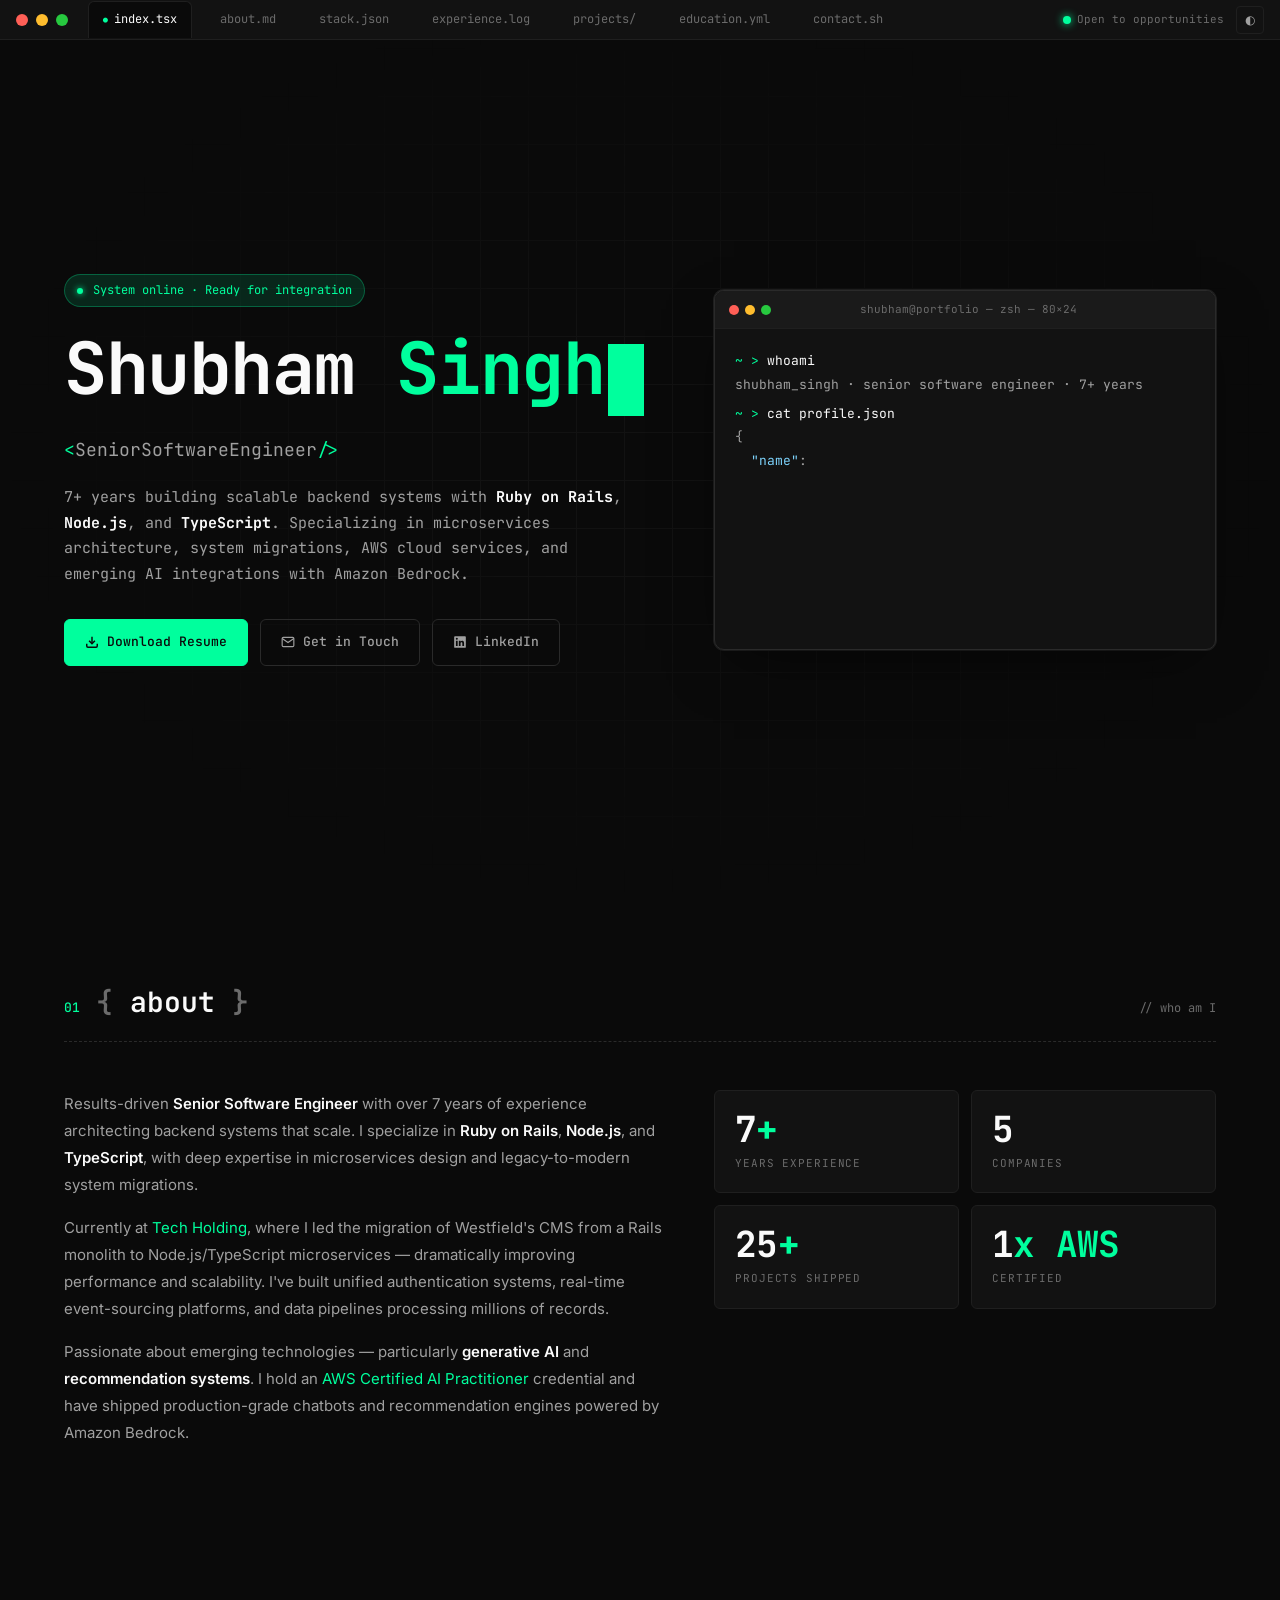
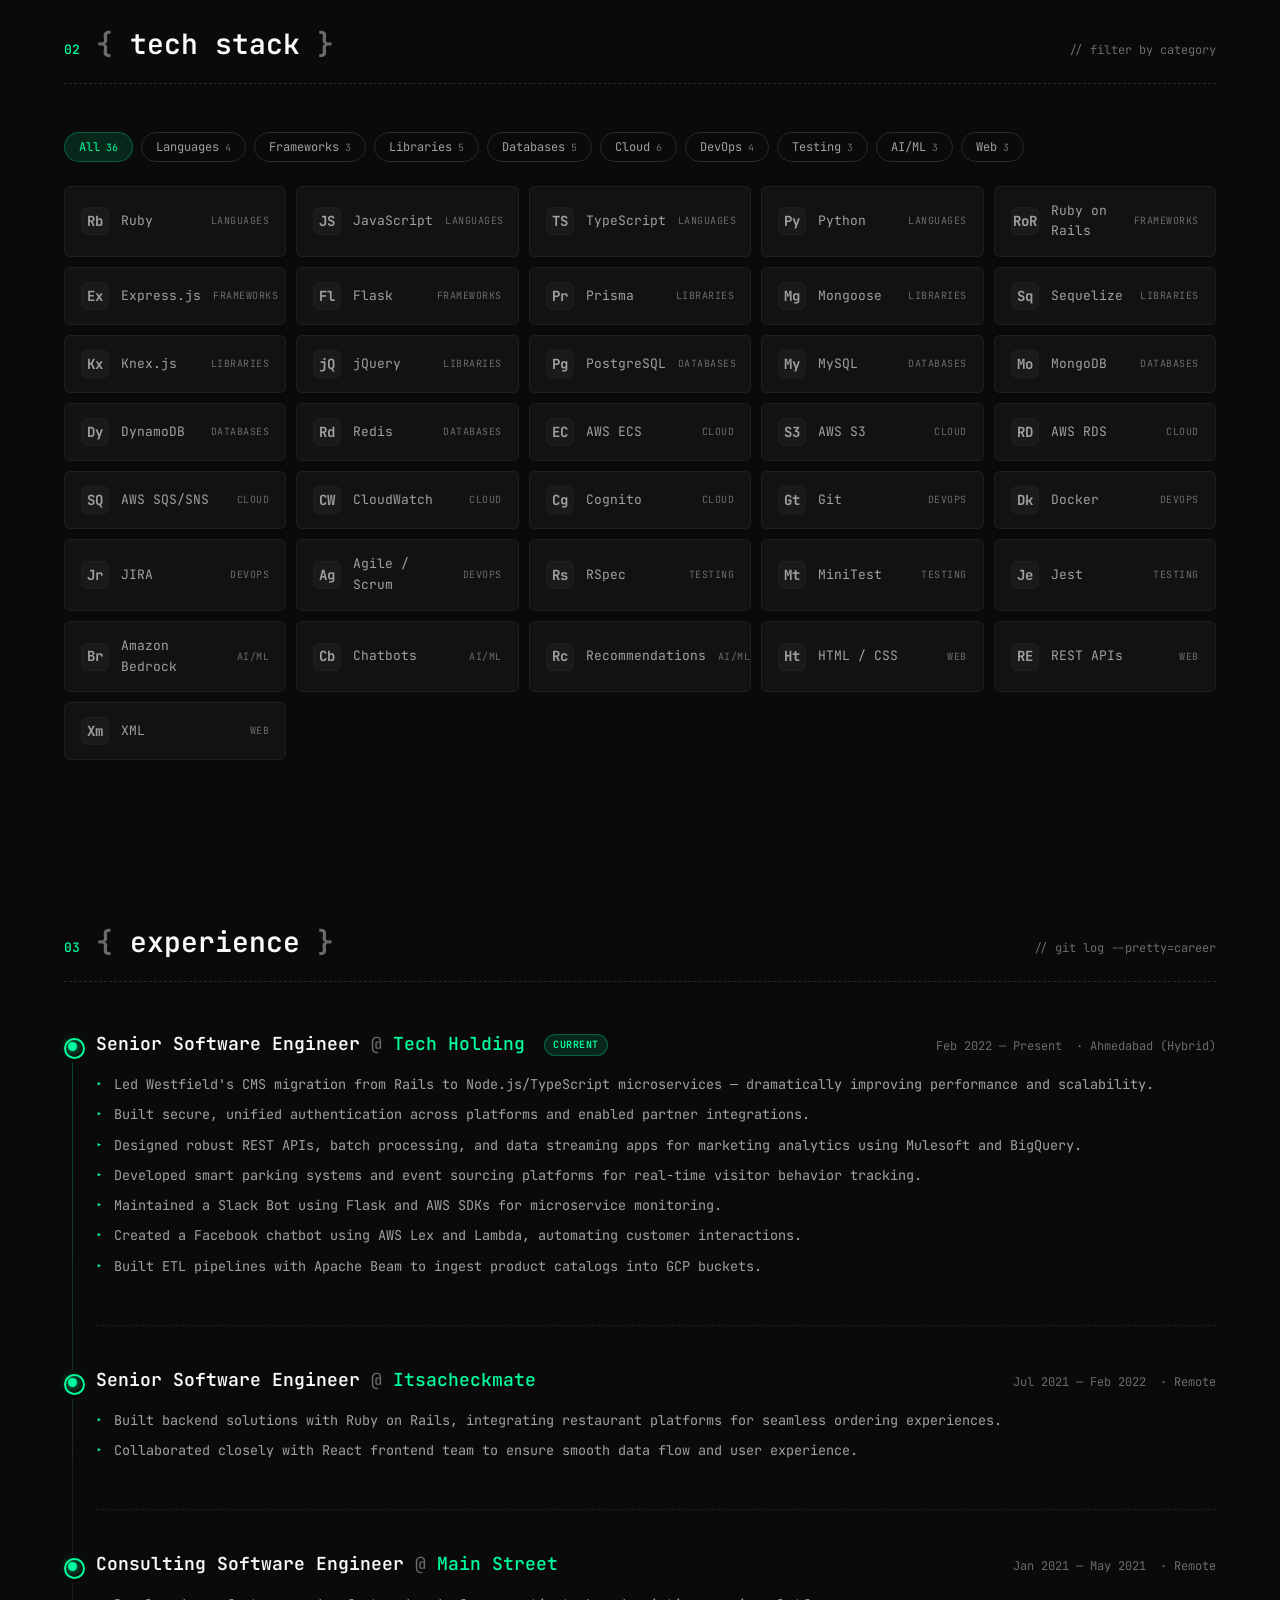
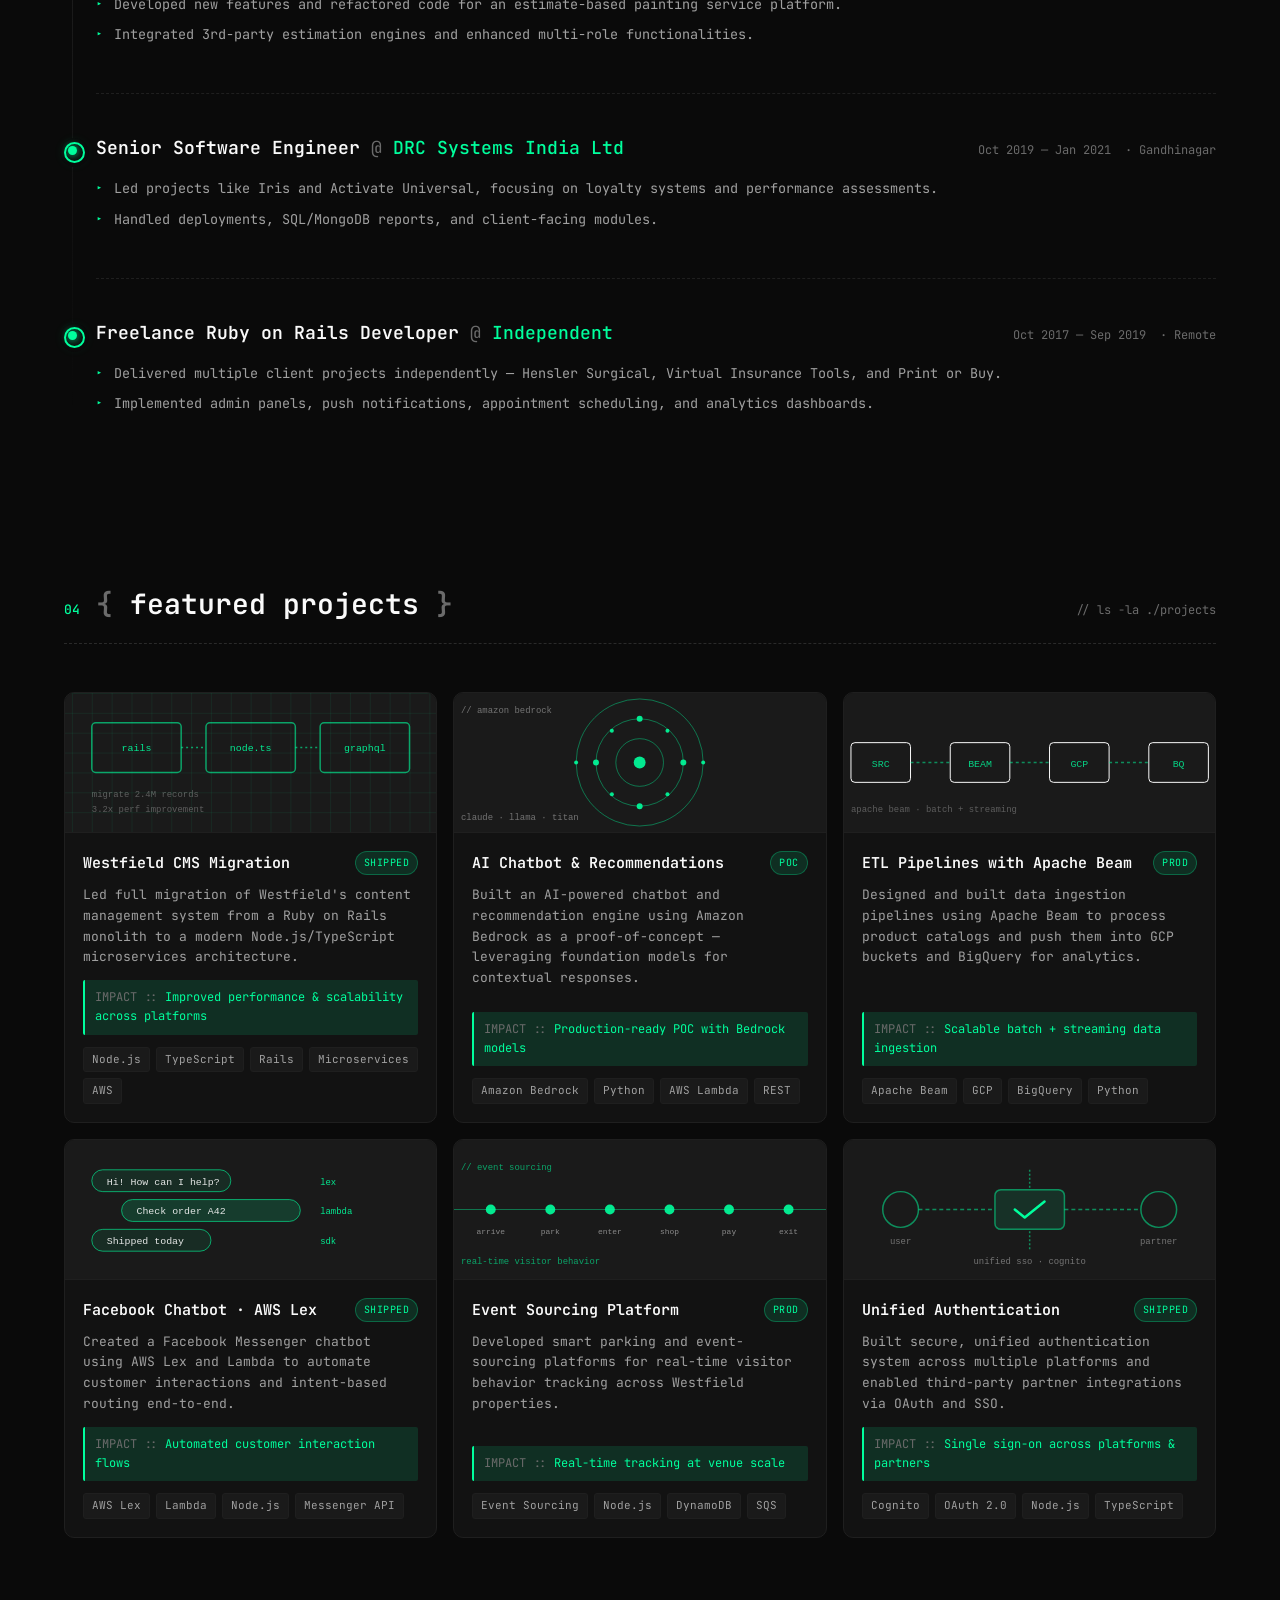
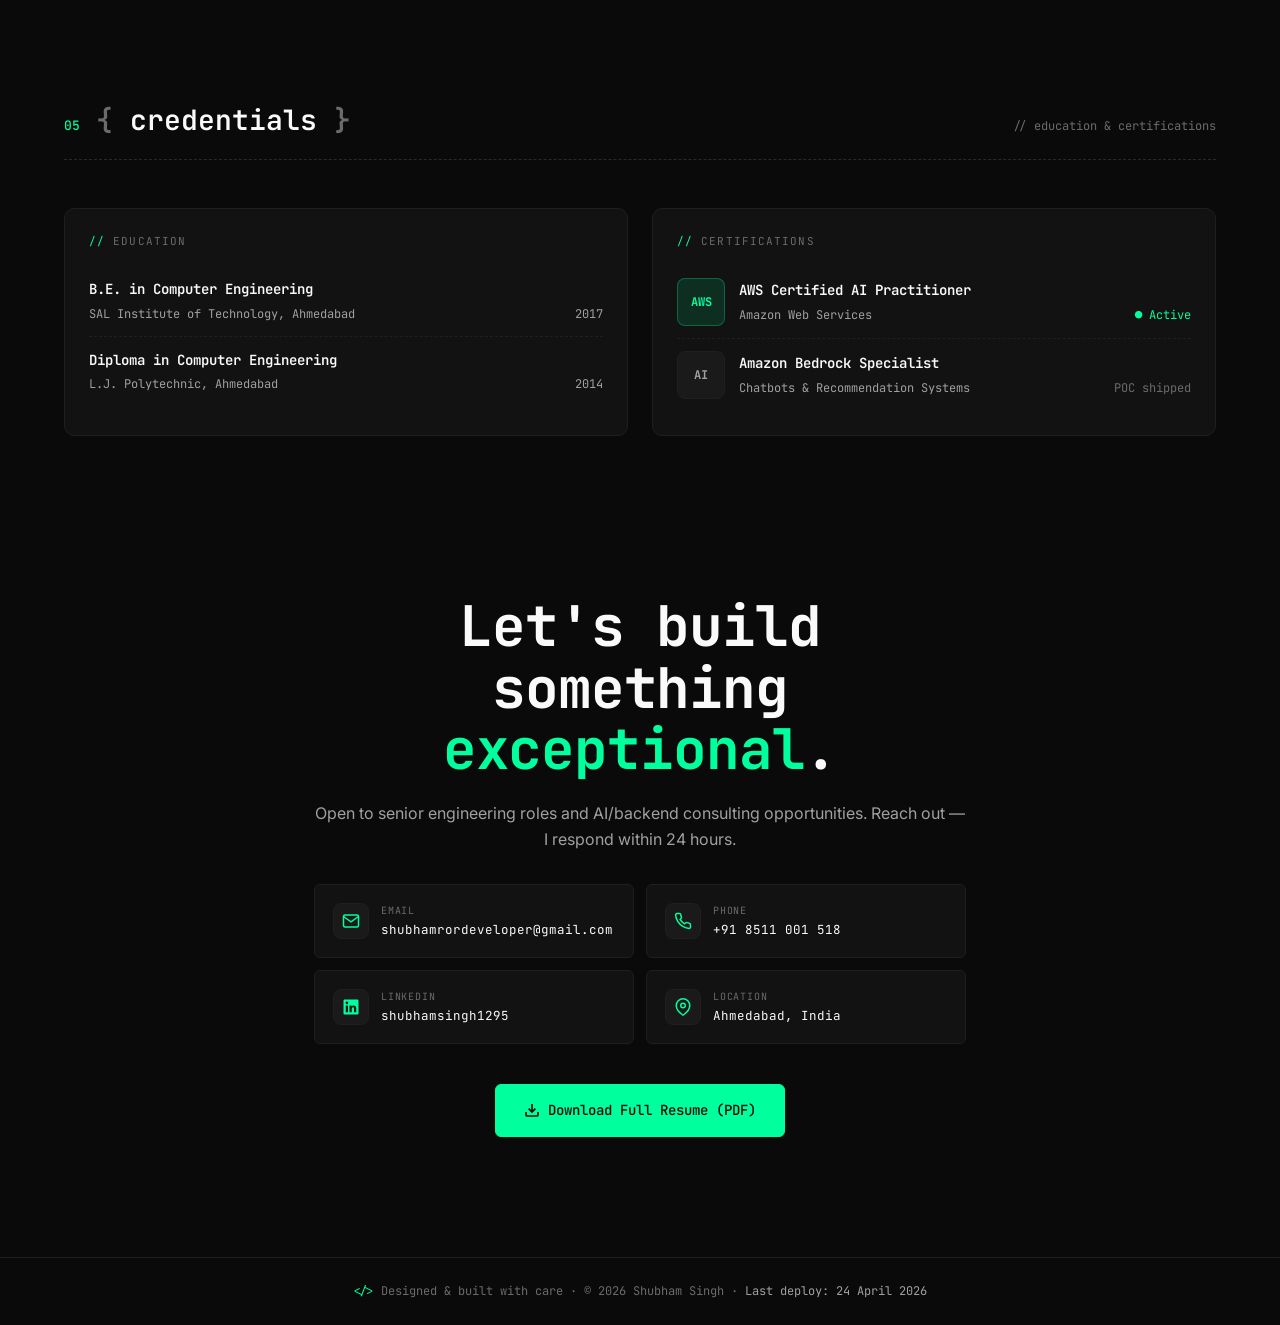
==== commit 9babee60: "fix: responsive breakpoints, LinkedIn URL, Location link - Add 700px and 380px breakpoints; hide sta" ====
--- a/Portfolio.html
+++ b/Portfolio.html
@@ -51,7 +51,7 @@
             <svg width="14" height="14" viewBox="0 0 24 24" fill="none" stroke="currentColor" stroke-width="2"><path d="M4 4h16c1.1 0 2 .9 2 2v12c0 1.1-.9 2-2 2H4c-1.1 0-2-.9-2-2V6c0-1.1.9-2 2-2z"/><polyline points="22,6 12,13 2,6"/></svg>
             Get in Touch
           </a>
-          <a href="https://linkedin.com/in/shubhamrordeveloper" target="_blank" rel="noopener" class="btn btn-ghost">
+          <a href="https://www.linkedin.com/in/shubhamsingh1295/" target="_blank" rel="noopener" class="btn btn-ghost">
             <svg width="14" height="14" viewBox="0 0 24 24" fill="currentColor"><path d="M20.5 2h-17A1.5 1.5 0 002 3.5v17A1.5 1.5 0 003.5 22h17a1.5 1.5 0 001.5-1.5v-17A1.5 1.5 0 0020.5 2zM8 19H5v-9h3zM6.5 8.25A1.75 1.75 0 118.3 6.5a1.78 1.78 0 01-1.8 1.75zM19 19h-3v-4.74c0-1.42-.6-1.93-1.38-1.93A1.74 1.74 0 0013 14.19V19h-3v-9h2.9v1.3a3.11 3.11 0 012.7-1.4c1.55 0 3.36.86 3.36 3.66z"/></svg>
             LinkedIn
           </a>
@@ -176,13 +176,13 @@
             </div>
             <div><div class="contact-method-label">Phone</div><div class="contact-method-value">+91 8511 001 518</div></div>
           </a>
-          <a href="https://linkedin.com/in/shubhamrordeveloper" target="_blank" rel="noopener" class="contact-method">
+          <a href="https://www.linkedin.com/in/shubhamsingh1295/" target="_blank" rel="noopener" class="contact-method">
             <div class="contact-method-icon">
               <svg width="18" height="18" viewBox="0 0 24 24" fill="currentColor"><path d="M20.5 2h-17A1.5 1.5 0 002 3.5v17A1.5 1.5 0 003.5 22h17a1.5 1.5 0 001.5-1.5v-17A1.5 1.5 0 0020.5 2zM8 19H5v-9h3zM6.5 8.25A1.75 1.75 0 118.3 6.5a1.78 1.78 0 01-1.8 1.75zM19 19h-3v-4.74c0-1.42-.6-1.93-1.38-1.93A1.74 1.74 0 0013 14.19V19h-3v-9h2.9v1.3a3.11 3.11 0 012.7-1.4c1.55 0 3.36.86 3.36 3.66z"/></svg>
             </div>
-            <div><div class="contact-method-label">LinkedIn</div><div class="contact-method-value">shubhamrordeveloper</div></div>
-          </a>
-          <a href="#" class="contact-method">
+            <div><div class="contact-method-label">LinkedIn</div><div class="contact-method-value">shubhamsingh1295</div></div>
+          </a>
+          <a href="https://maps.google.com/?q=Ahmedabad,India" target="_blank" rel="noopener" class="contact-method">
             <div class="contact-method-icon">
               <svg width="18" height="18" viewBox="0 0 24 24" fill="none" stroke="currentColor" stroke-width="2"><path d="M21 10c0 7-9 13-9 13s-9-6-9-13a9 9 0 0 1 18 0z"/><circle cx="12" cy="10" r="3"/></svg>
             </div>
--- a/styles.css
+++ b/styles.css
@@ -759,7 +759,7 @@
 }
 .contact-methods {
   display: grid;
-  grid-template-columns: repeat(auto-fit, minmax(200px, 1fr));
+  grid-template-columns: repeat(auto-fit, minmax(260px, 1fr));
   gap: 12px;
   margin-bottom: 40px;
 }
@@ -803,11 +803,14 @@
   margin-bottom: 2px;
 }
 .contact-method-value {
-  font-size: 13px;
-  color: var(--text);
-  font-family: var(--mono);
-  word-break: break-all;
-}
+  font-size: 12.5px;
+  color: var(--text);
+  font-family: var(--mono);
+  overflow-wrap: anywhere;
+  word-break: normal;
+  line-height: 1.4;
+}
+.contact-method > div:last-child { min-width: 0; flex: 1; }
 
 /* ===== Footer ===== */
 footer {
@@ -842,6 +845,14 @@
   .topbar-tabs { display: none; }
   section { padding: 56px 0; }
   .terminal-body { min-height: 260px; }
+  .section-header { flex-wrap: wrap; row-gap: 8px; }
+  .section-meta { margin-left: 0; width: 100%; }
+  .projects-grid { grid-template-columns: repeat(auto-fill, minmax(280px, 1fr)); }
+}
+
+@media (max-width: 700px) {
+  .status-indicator span:last-child { display: none; }
+  .terminal-body { padding: 16px; font-size: 12px; }
 }
 
 @media (max-width: 560px) {
@@ -850,4 +861,28 @@
   .skills-grid { grid-template-columns: 1fr 1fr; }
   .stats { grid-template-columns: 1fr 1fr; }
   .section-title { font-size: 22px; }
-}
+  .hero-cta { width: 100%; }
+  .hero-cta .btn { flex: 1 1 100%; justify-content: center; }
+  .job-meta { gap: 8px; }
+  .job-role { font-size: 16px; }
+  .contact { padding: 60px 16px; }
+  .contact-methods { grid-template-columns: 1fr; }
+  .stat { padding: 16px; }
+  .stat-num { font-size: 28px; }
+  .topbar { padding: 0 10px; }
+  .topbar-dots { margin-right: 10px; gap: 6px; }
+  .topbar-dots .dot { width: 10px; height: 10px; }
+  footer { padding: 20px 16px; font-size: 11px; line-height: 1.6; }
+  .info-card { padding: 18px; }
+  .edu-sub, .cert-sub { flex-direction: column; gap: 2px; }
+  .section-header { margin-bottom: 32px; }
+  .timeline { padding-left: 24px; }
+  .job::before { left: -24px; }
+  .job::after { left: -20px; }
+}
+
+@media (max-width: 380px) {
+  .skills-grid { grid-template-columns: 1fr; }
+  .terminal-body { padding: 12px; font-size: 11.5px; }
+  .hero h1 { font-size: 36px; }
+}
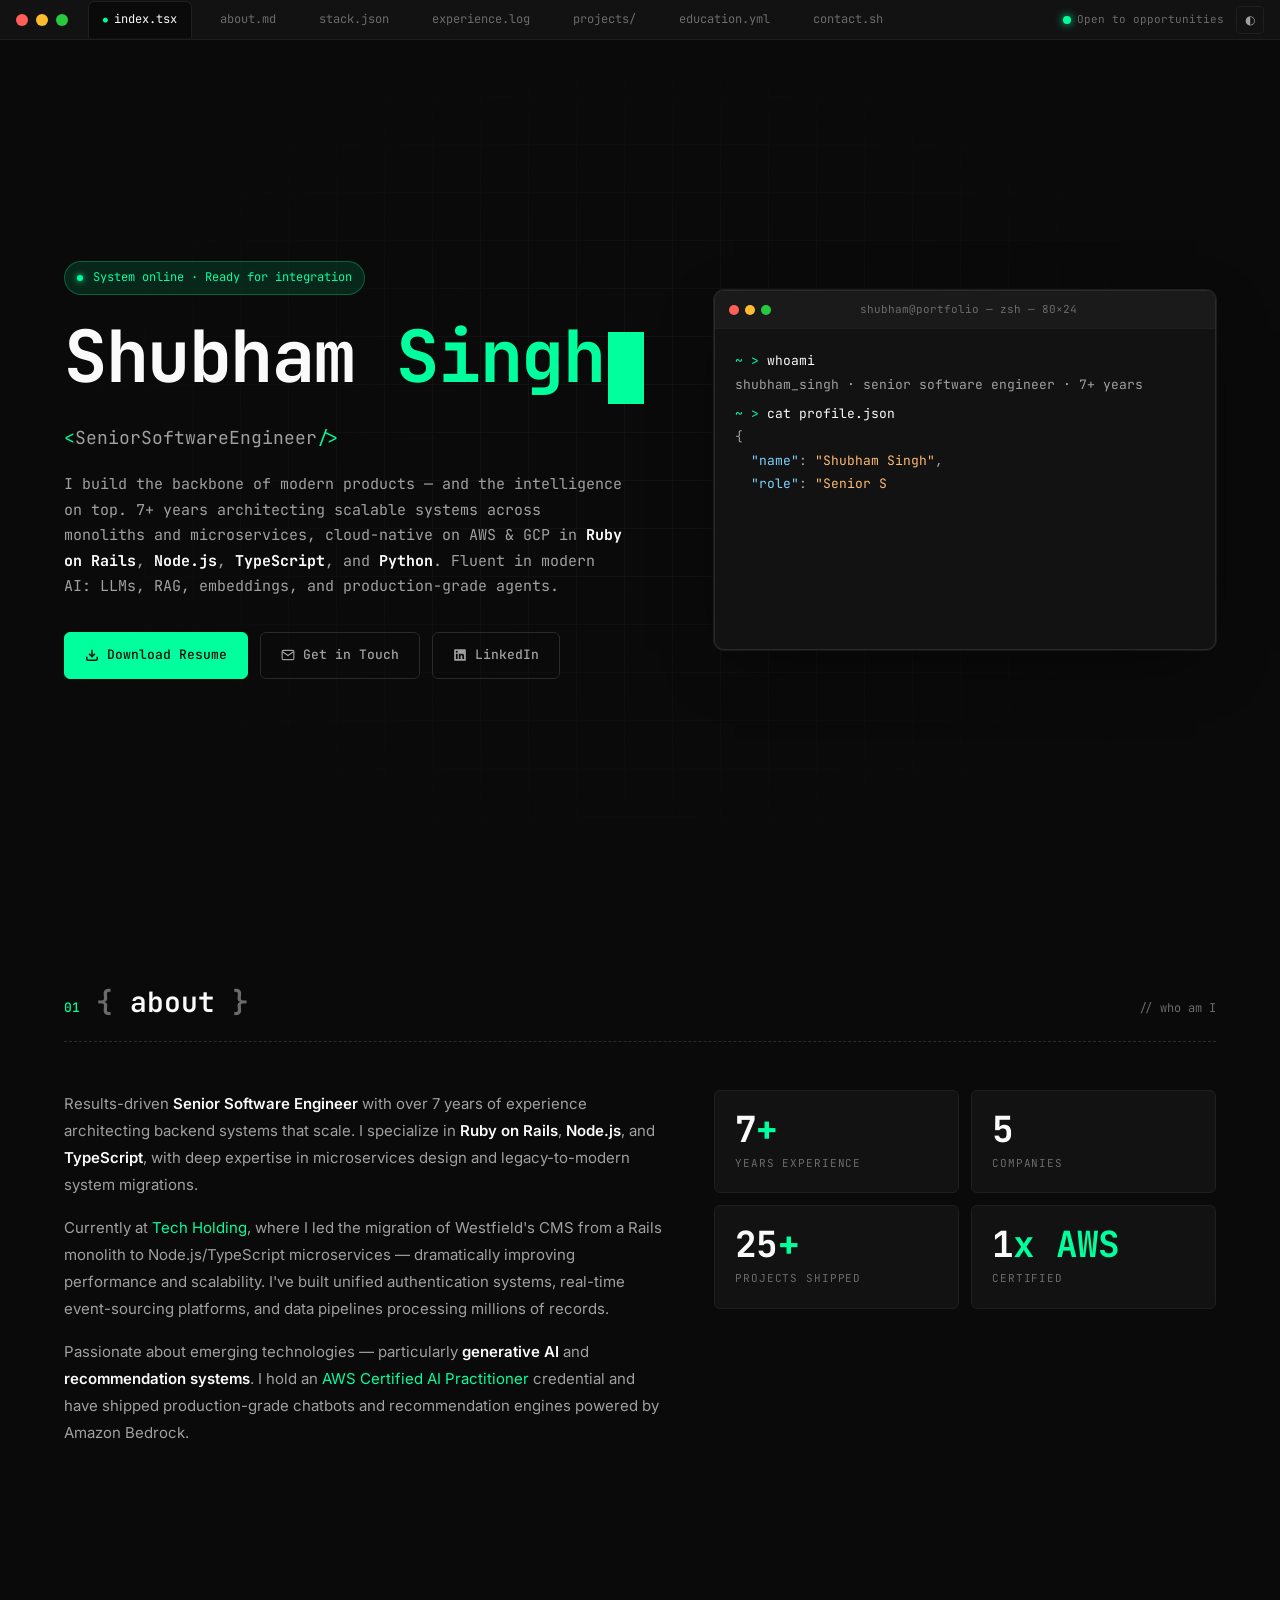
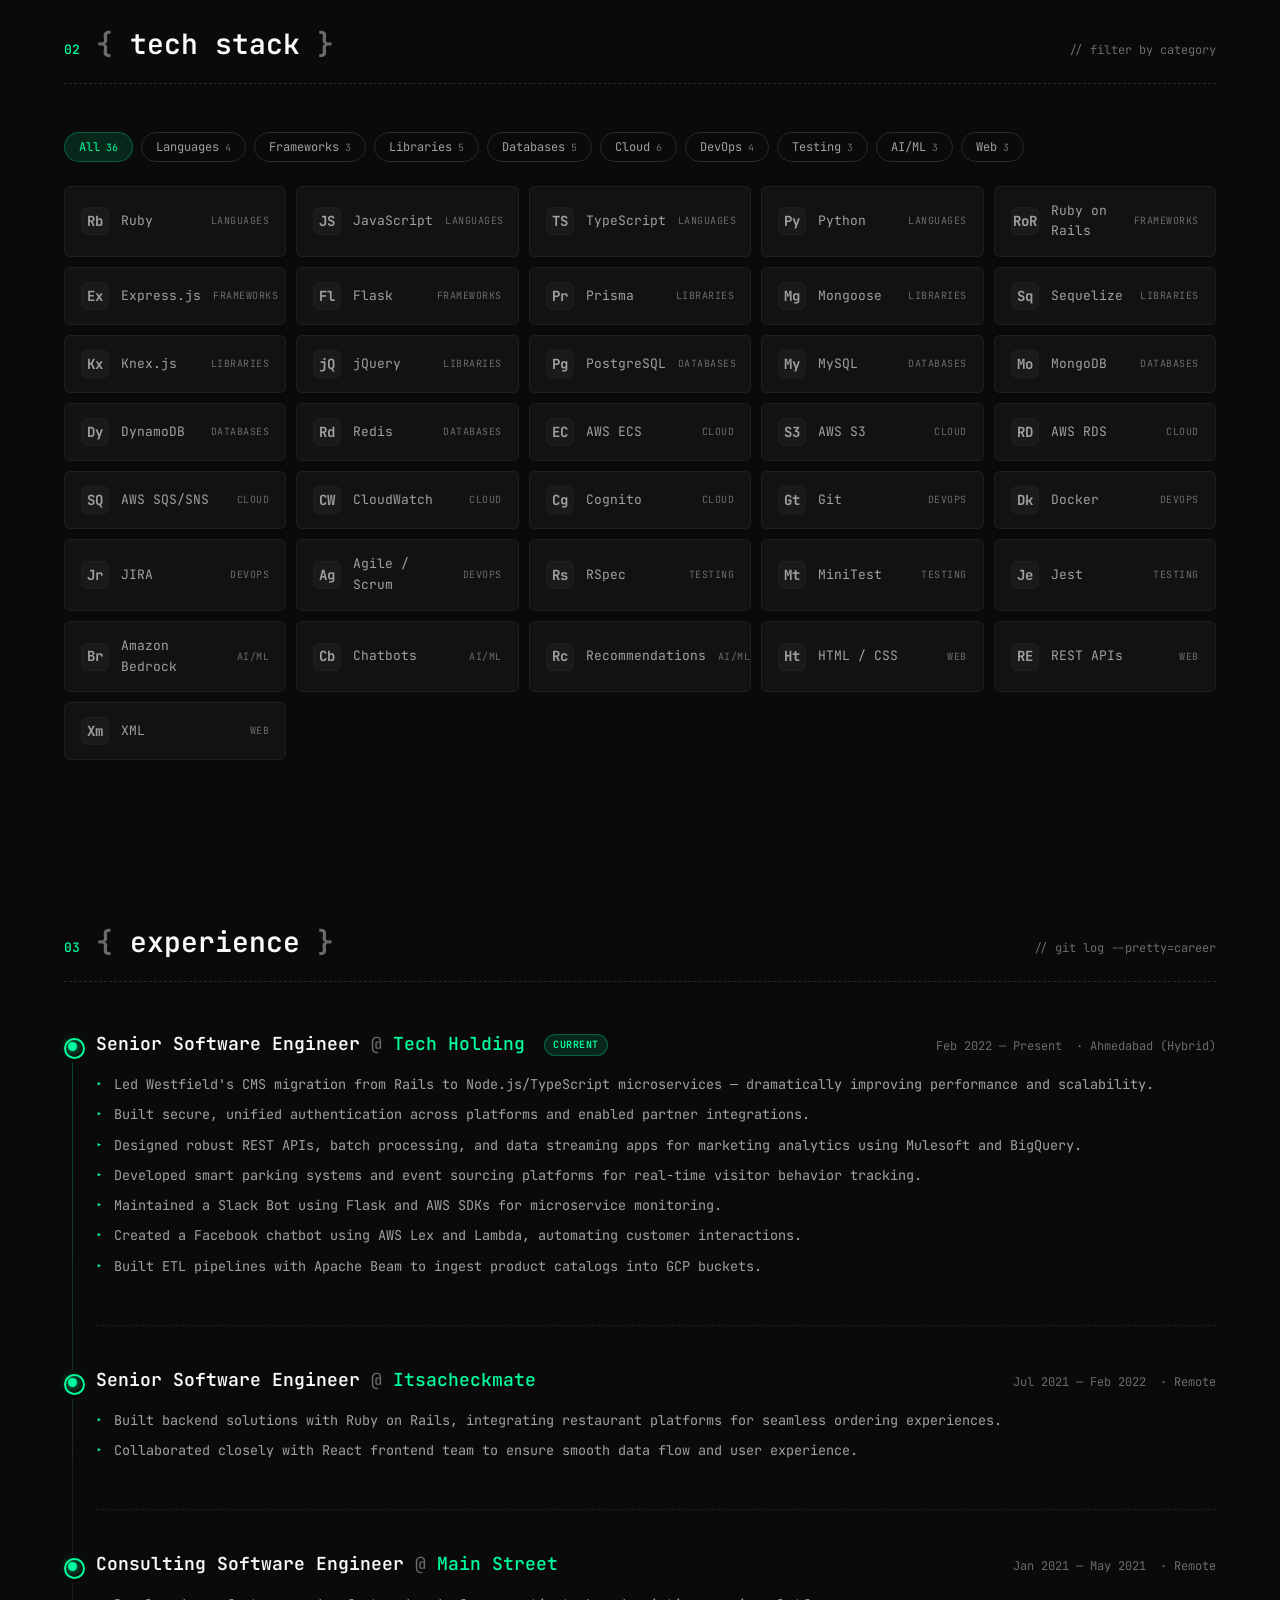
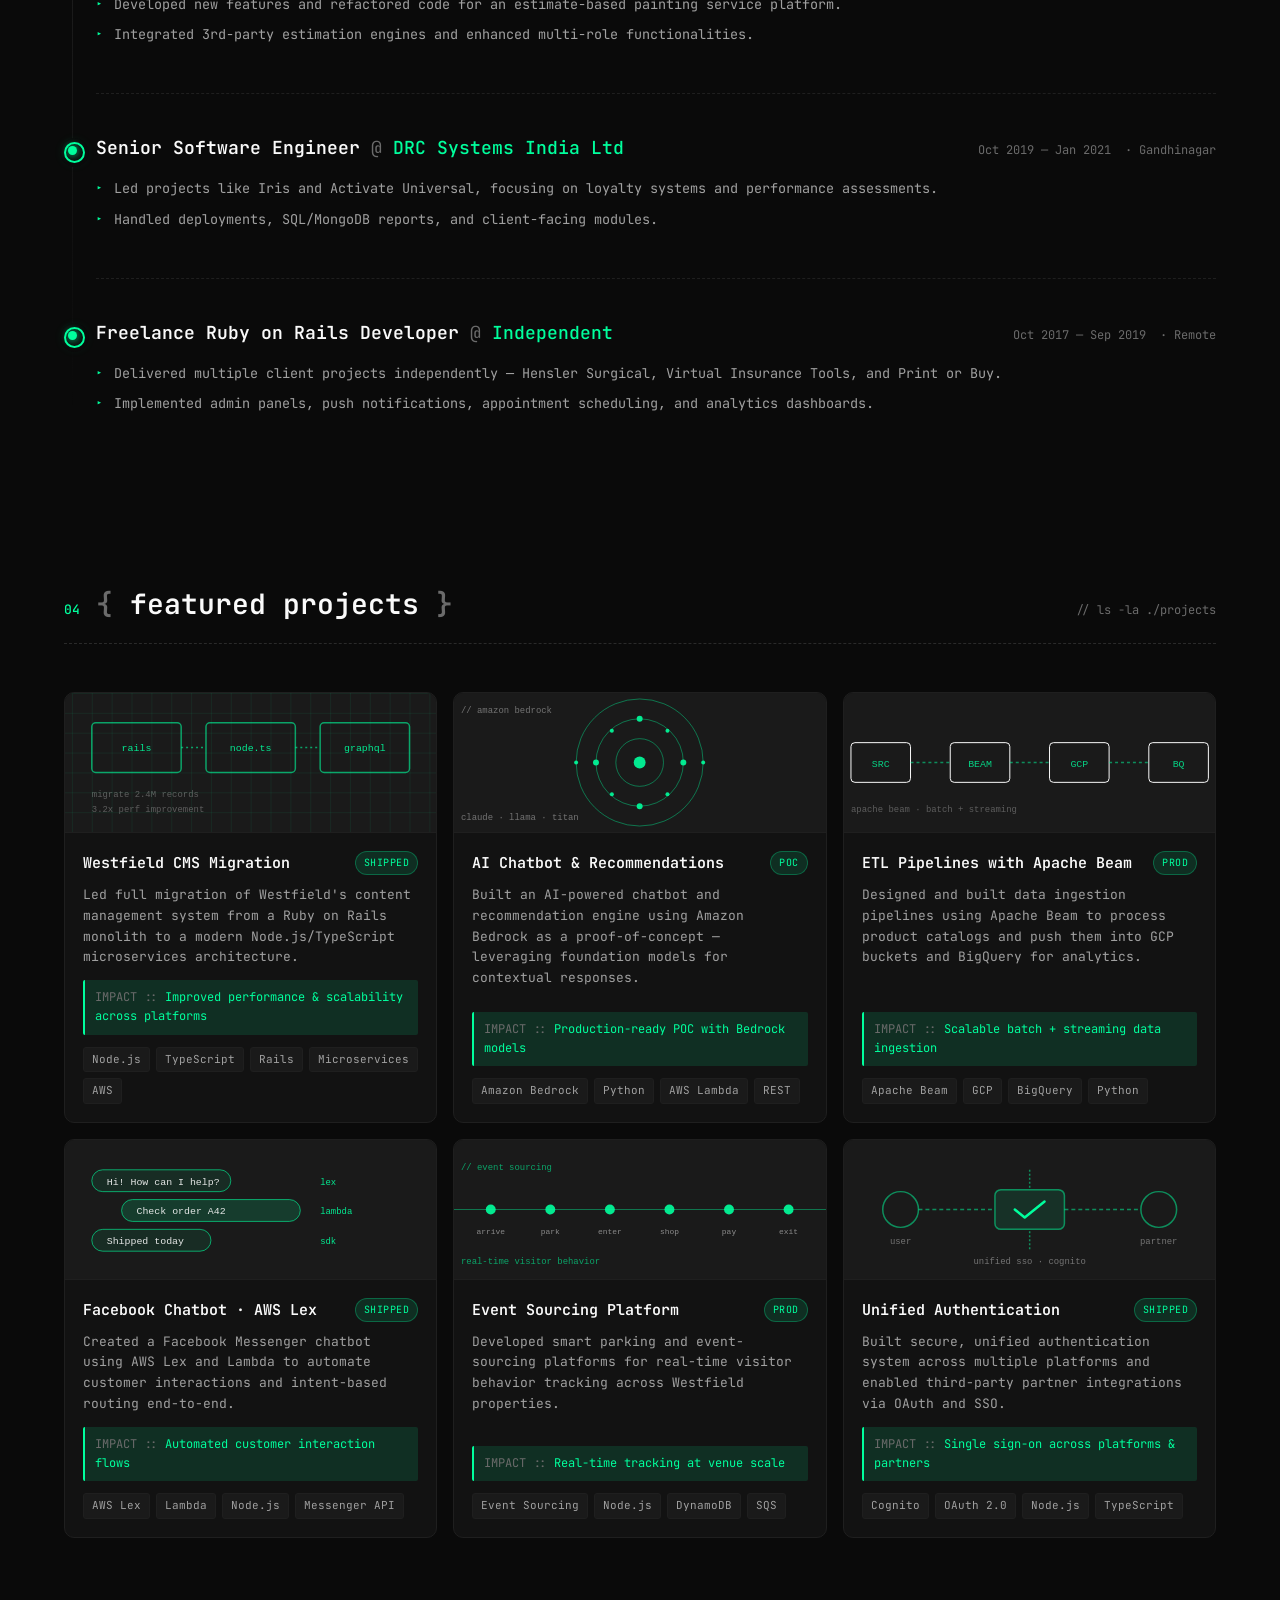
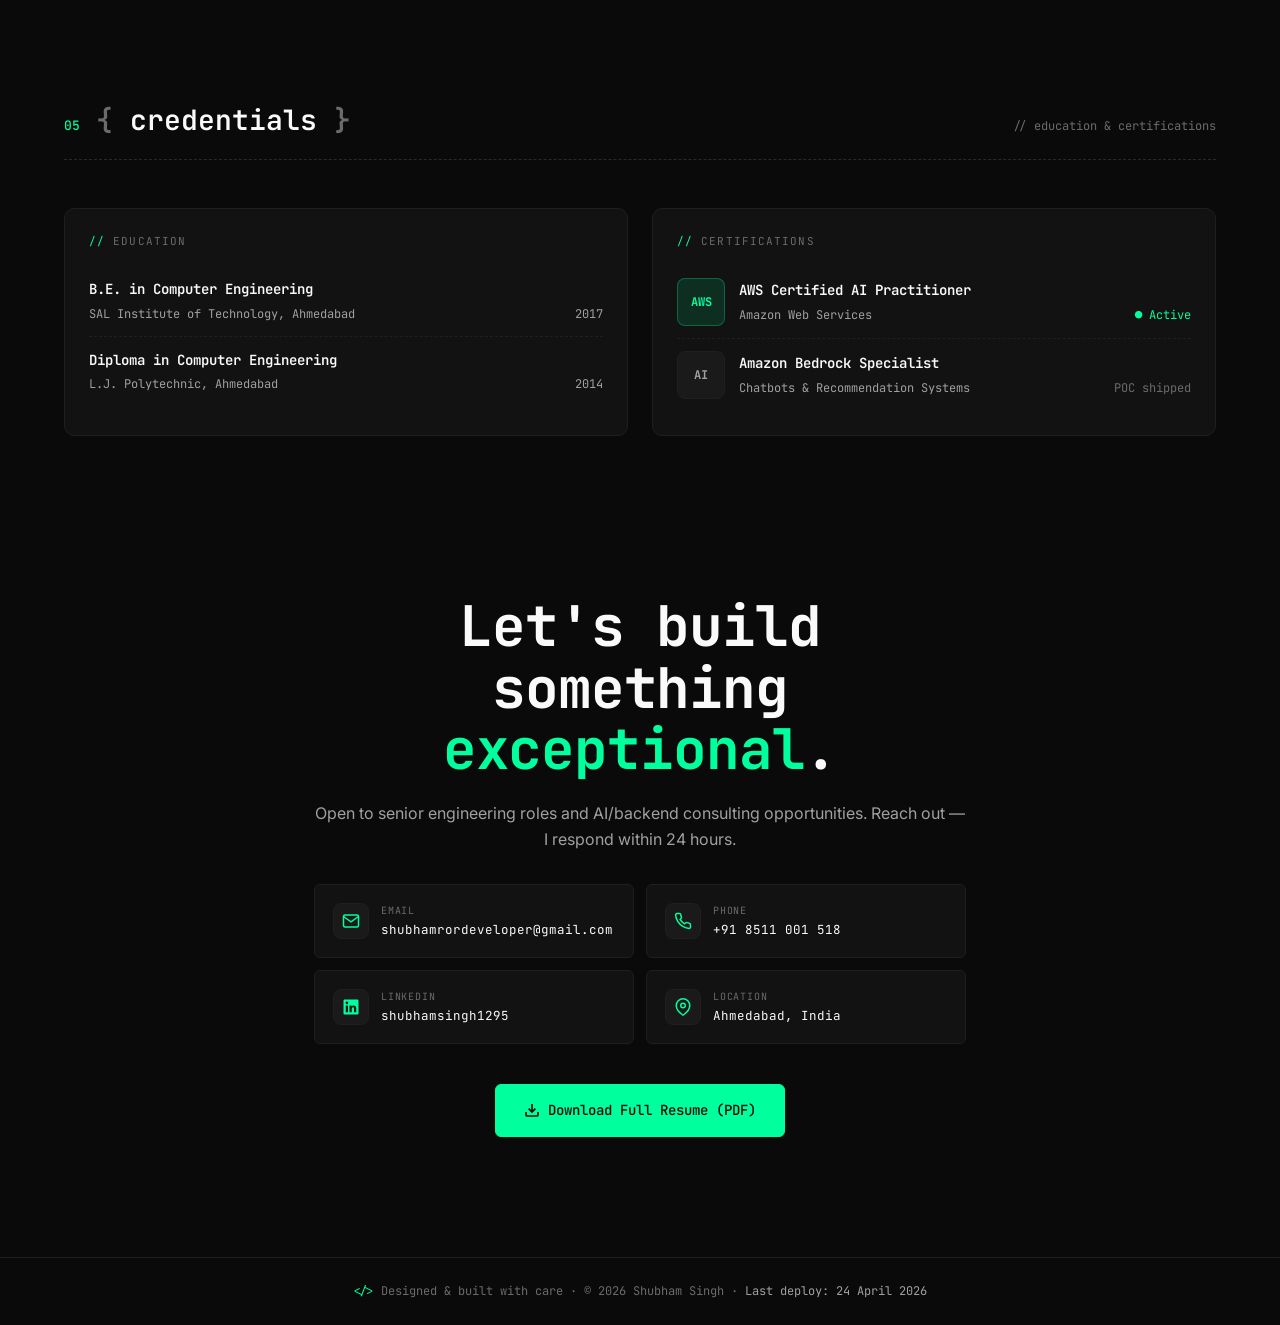
==== commit a487eb6f: "copy: rewrite hero tagline — broader stack, stronger voice Hero description now frames architecture " ====
--- a/Portfolio.html
+++ b/Portfolio.html
@@ -4,7 +4,7 @@
 <meta charset="UTF-8" />
 <meta name="viewport" content="width=device-width, initial-scale=1.0" />
 <title>Shubham Singh — Senior Software Engineer</title>
-<meta name="description" content="Senior Software Engineer with 7+ years in Ruby on Rails, Node.js, TypeScript, AWS, and AI integrations." />
+<meta name="description" content="Senior Software Engineer · 7+ years architecting scalable backends on AWS &amp; GCP in Ruby on Rails, Node.js, TypeScript, and Python. Fluent in modern AI." />
 <link rel="preconnect" href="https://fonts.googleapis.com" />
 <link rel="preconnect" href="https://fonts.gstatic.com" crossorigin />
 <link href="https://fonts.googleapis.com/css2?family=Inter:wght@400;500;600;700&family=JetBrains+Mono:wght@400;500;600;700&display=swap" rel="stylesheet" />
@@ -41,7 +41,7 @@
         <div class="hero-prefix">System online · Ready for integration</div>
         <h1>Shubham <span class="accent">Singh</span><span class="cursor"></span></h1>
         <div class="hero-role"><span class="tag">&lt;</span>SeniorSoftwareEngineer<span class="tag">/&gt;</span></div>
-        <p class="hero-desc">7+ years building scalable backend systems with <strong style="color:var(--text)">Ruby on Rails</strong>, <strong style="color:var(--text)">Node.js</strong>, and <strong style="color:var(--text)">TypeScript</strong>. Specializing in microservices architecture, system migrations, AWS cloud services, and emerging AI integrations with Amazon Bedrock.</p>
+        <p class="hero-desc">I build the backbone of modern products — and the intelligence on top. 7+ years architecting scalable systems across monoliths and microservices, cloud-native on AWS &amp; GCP in <strong style="color:var(--text)">Ruby on Rails</strong>, <strong style="color:var(--text)">Node.js</strong>, <strong style="color:var(--text)">TypeScript</strong>, and <strong style="color:var(--text)">Python</strong>. Fluent in modern AI: LLMs, RAG, embeddings, and production-grade agents.</p>
         <div class="hero-cta">
           <a href="assets/Shubham_Singh_Resume.pdf" download class="btn btn-primary">
             <svg width="14" height="14" viewBox="0 0 24 24" fill="none" stroke="currentColor" stroke-width="2.5"><path d="M21 15v4a2 2 0 0 1-2 2H5a2 2 0 0 1-2-2v-4"/><polyline points="7 10 12 15 17 10"/><line x1="12" y1="15" x2="12" y2="3"/></svg>
--- a/styles.css
+++ b/styles.css
@@ -26,17 +26,42 @@
 }
 
 :root[data-theme='light'] {
-  --bg: #fafaf7;
+  --bg: #f6f5f0;
   --bg-elev: #ffffff;
-  --bg-elev-2: #f4f2ed;
-  --border: #e6e3dc;
-  --border-strong: #d4d0c7;
-  --text: #111111;
-  --text-dim: #4a4a4a;
-  --text-muted: #8a8a8a;
-  --accent: #00995e;
-  --accent-dim: rgba(0, 153, 94, 0.1);
-  --accent-line: rgba(0, 153, 94, 0.3);
+  --bg-elev-2: #ebe8de;
+  --border: #d4d0c3;
+  --border-strong: #a8a395;
+  --text: #0a0a0a;
+  --text-dim: #3a3a3a;
+  --text-muted: #6e6a60;
+  --accent: #008a58;
+  --accent-dim: rgba(0, 138, 88, 0.12);
+  --accent-line: rgba(0, 138, 88, 0.4);
+}
+
+/* Keep the hero terminal and project preview visuals dark in light mode
+   so their neon-green SVGs/JSON syntax stay vivid */
+:root[data-theme='light'] .terminal {
+  background: #0a0a0a;
+  border-color: #2a2a2a;
+  box-shadow: 0 20px 40px -18px rgba(0, 0, 0, 0.18), 0 0 0 1px #1f1f1f;
+}
+:root[data-theme='light'] .terminal-head {
+  background: #1a1a1a;
+  border-bottom-color: #1f1f1f;
+}
+:root[data-theme='light'] .terminal-head .title { color: #6b6b6b; }
+:root[data-theme='light'] .terminal-body .t-cmd { color: #fafafa; }
+:root[data-theme='light'] .terminal-body .t-out { color: #a0a0a0; }
+:root[data-theme='light'] .terminal-body .t-prompt { color: #00ff9d; }
+:root[data-theme='light'] .terminal-body .t-key { color: #7dd3fc; }
+:root[data-theme='light'] .terminal-body .t-str { color: #fdba74; }
+:root[data-theme='light'] .terminal-body .t-num { color: #c4b5fd; }
+:root[data-theme='light'] .terminal-body .t-cursor { background: #00ff9d; }
+
+:root[data-theme='light'] .project-visual {
+  background: #0a0a0a;
+  border-bottom-color: #1f1f1f;
 }
 
 * { box-sizing: border-box; margin: 0; padding: 0; }
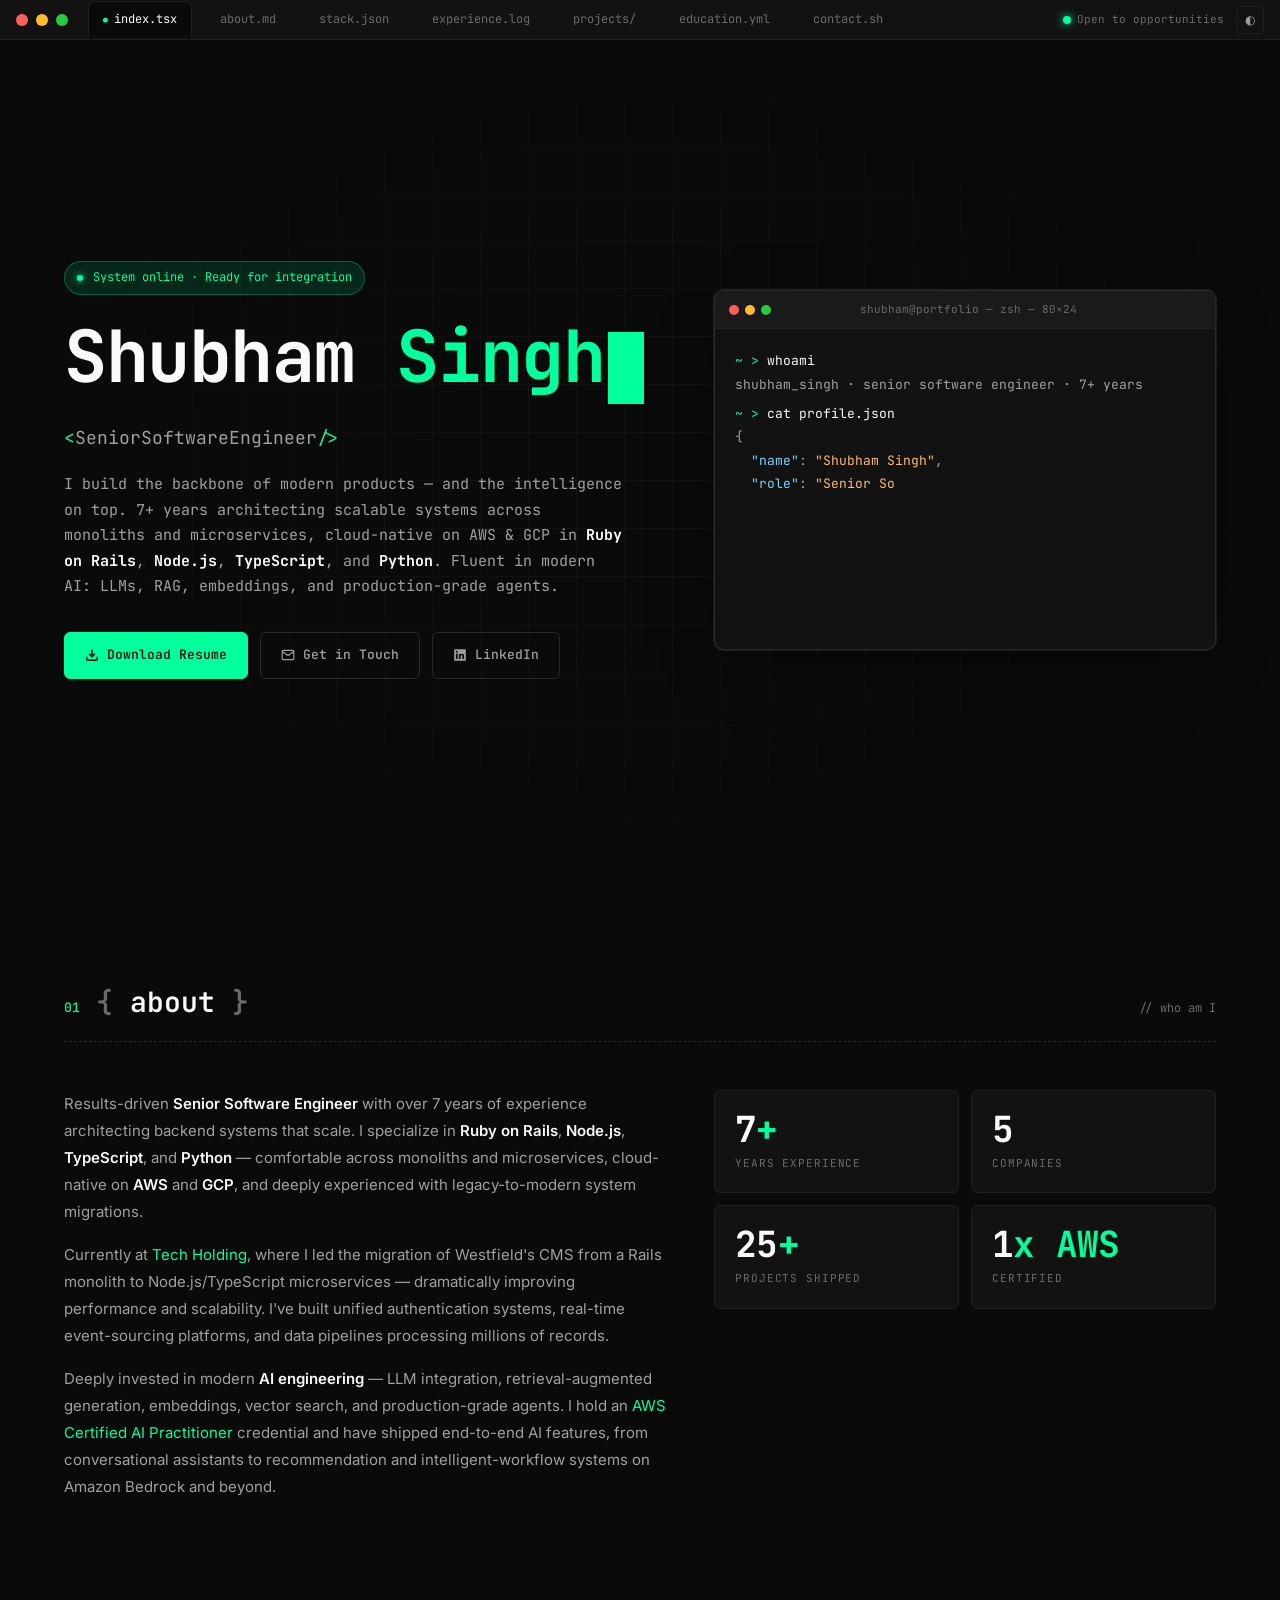
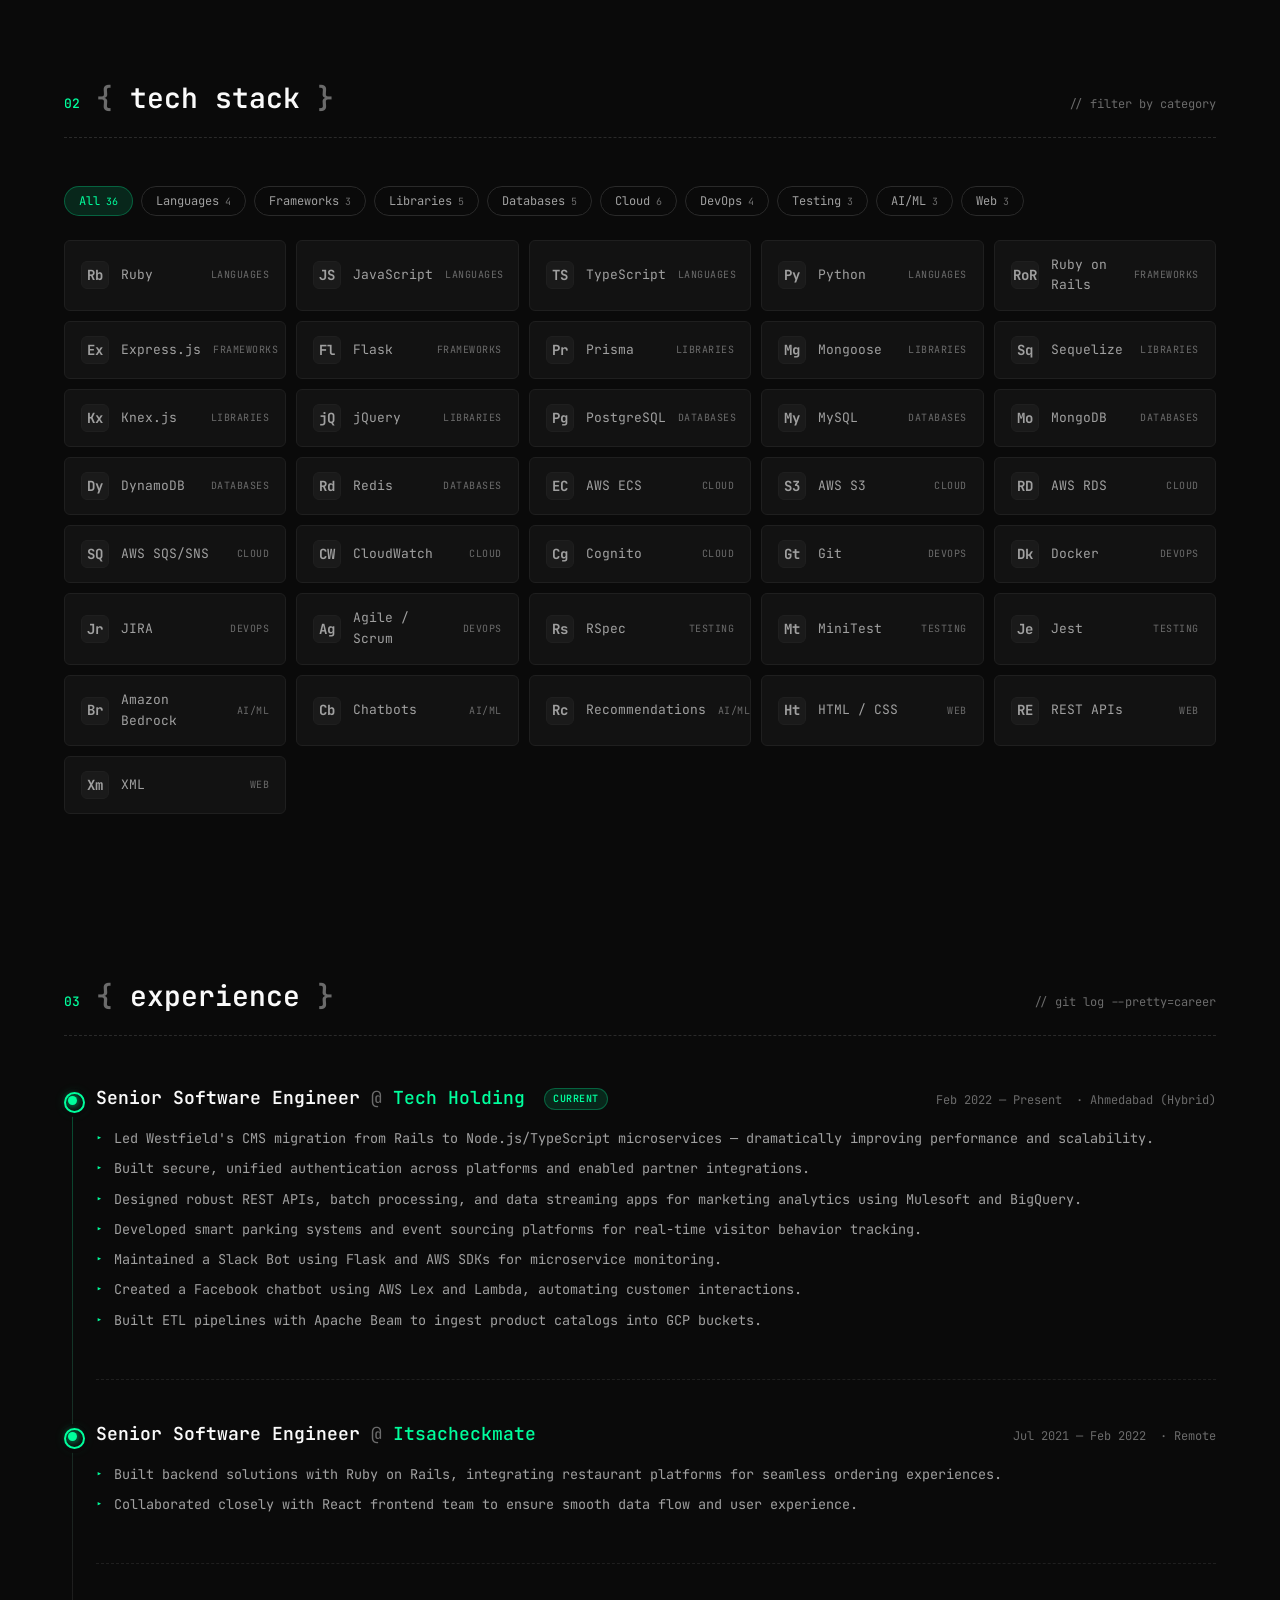
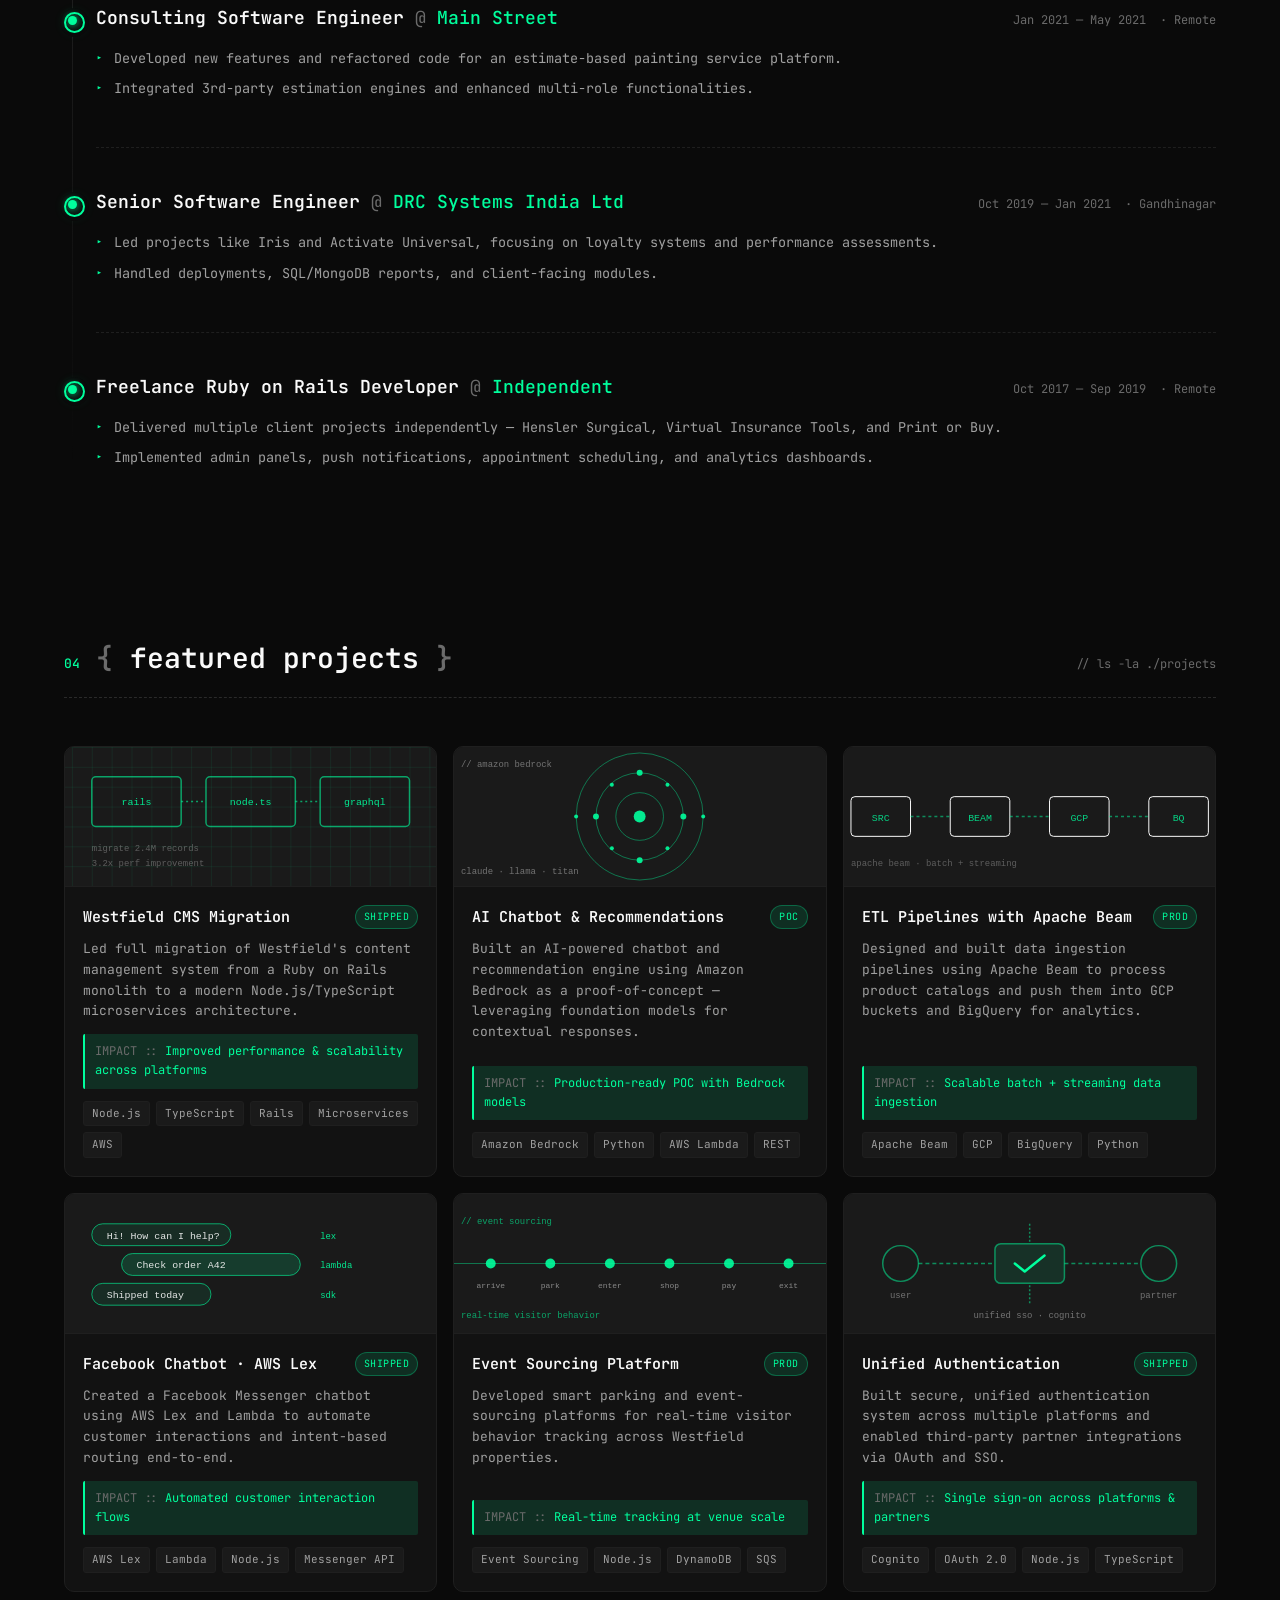
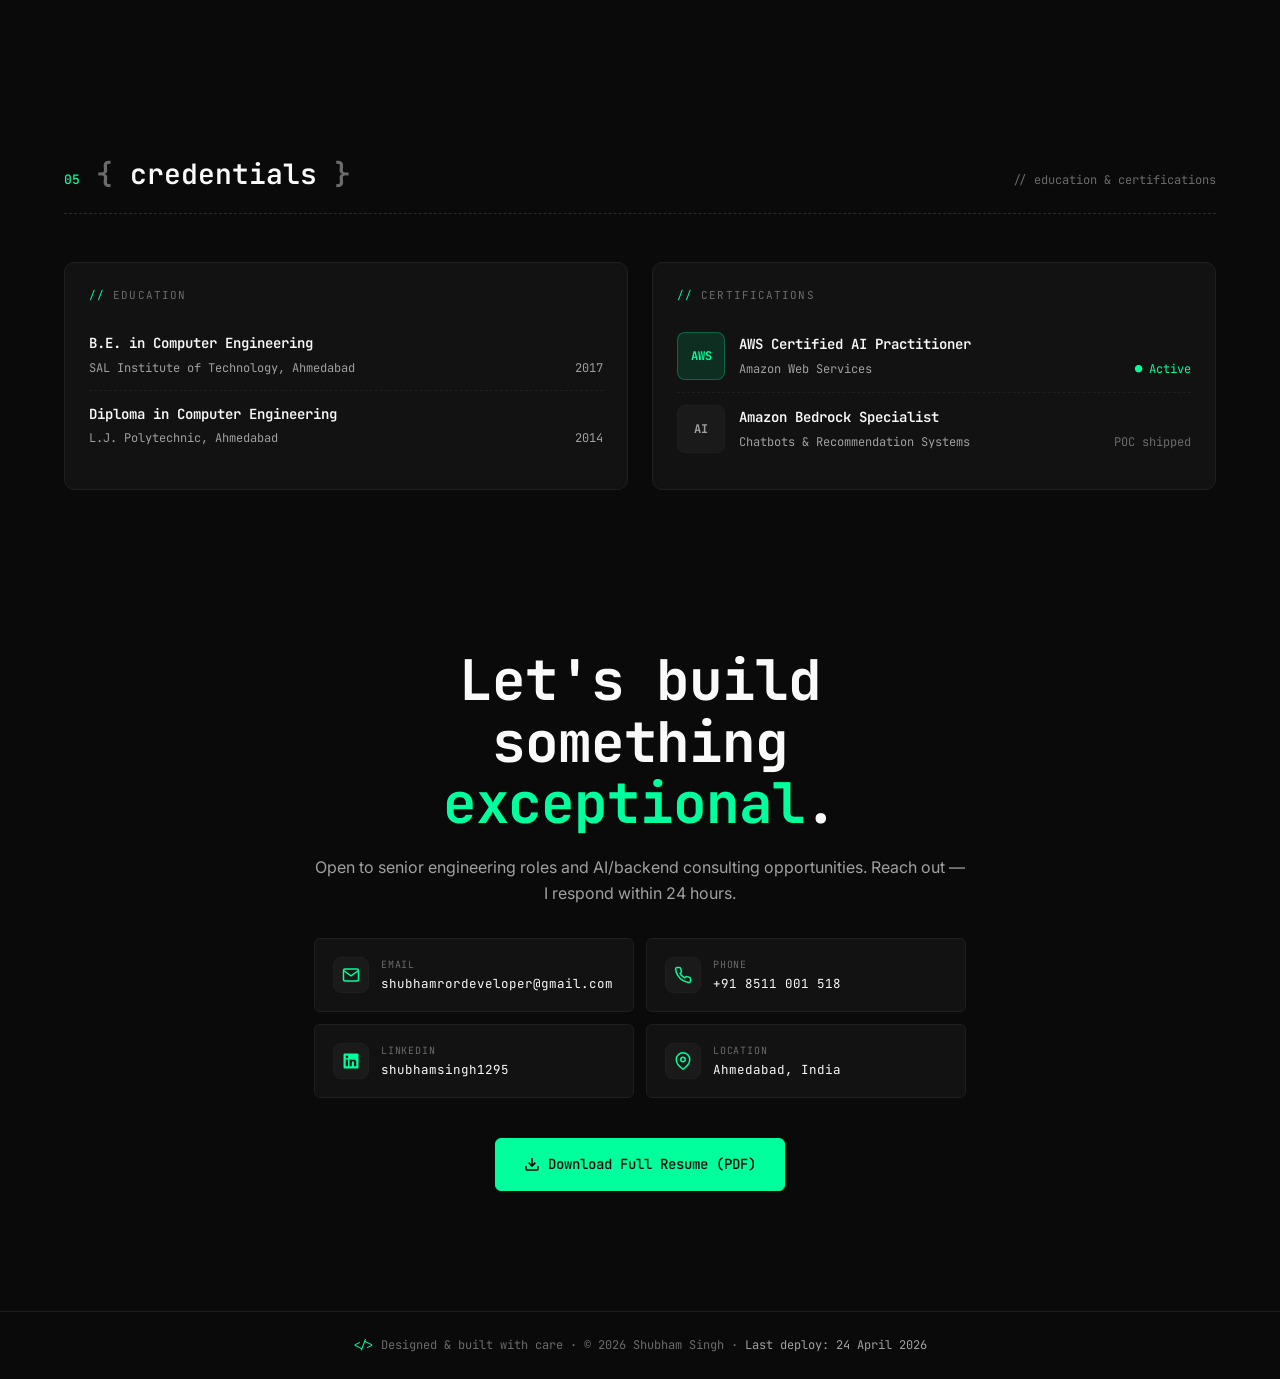
==== commit 1c8aac4f: "copy: sync terminal + about section to match new positioning Terminal profile.json now shows the ful" ====
--- a/Portfolio.html
+++ b/Portfolio.html
@@ -80,9 +80,9 @@
       </div>
       <div class="about-grid">
         <div class="about-text reveal">
-          <p>Results-driven <strong>Senior Software Engineer</strong> with over 7 years of experience architecting backend systems that scale. I specialize in <strong>Ruby on Rails</strong>, <strong>Node.js</strong>, and <strong>TypeScript</strong>, with deep expertise in microservices design and legacy-to-modern system migrations.</p>
+          <p>Results-driven <strong>Senior Software Engineer</strong> with over 7 years of experience architecting backend systems that scale. I specialize in <strong>Ruby on Rails</strong>, <strong>Node.js</strong>, <strong>TypeScript</strong>, and <strong>Python</strong> — comfortable across monoliths and microservices, cloud-native on <strong>AWS</strong> and <strong>GCP</strong>, and deeply experienced with legacy-to-modern system migrations.</p>
           <p>Currently at <span class="hl">Tech Holding</span>, where I led the migration of Westfield's CMS from a Rails monolith to Node.js/TypeScript microservices — dramatically improving performance and scalability. I've built unified authentication systems, real-time event-sourcing platforms, and data pipelines processing millions of records.</p>
-          <p>Passionate about emerging technologies — particularly <strong>generative AI</strong> and <strong>recommendation systems</strong>. I hold an <span class="hl">AWS Certified AI Practitioner</span> credential and have shipped production-grade chatbots and recommendation engines powered by Amazon Bedrock.</p>
+          <p>Deeply invested in modern <strong>AI engineering</strong> — LLM integration, retrieval-augmented generation, embeddings, vector search, and production-grade agents. I hold an <span class="hl">AWS Certified AI Practitioner</span> credential and have shipped end-to-end AI features, from conversational assistants to recommendation and intelligent-workflow systems on Amazon Bedrock and beyond.</p>
         </div>
         <div class="stats reveal">
           <div class="stat"><div class="stat-num" data-target="7" data-suffix="+">0<span class="suffix">+</span></div><div class="stat-label">Years Experience</div></div>
@@ -350,13 +350,16 @@
     { o: '  <k>"name"</k>: <s>"Shubham Singh"</s>,' },
     { o: '  <k>"role"</k>: <s>"Senior Software Engineer"</s>,' },
     { o: '  <k>"location"</k>: <s>"Ahmedabad, India"</s>,' },
-    { o: '  <k>"stack"</k>: [<s>"Ruby"</s>, <s>"TS"</s>, <s>"Node"</s>, <s>"AWS"</s>],' },
+    { o: '  <k>"stack"</k>: [<s>"Ruby"</s>, <s>"Node"</s>, <s>"TS"</s>, <s>"Python"</s>],' },
+    { o: '  <k>"cloud"</k>: [<s>"AWS"</s>, <s>"GCP"</s>],' },
+    { o: '  <k>"ai"</k>: [<s>"LLMs"</s>, <s>"RAG"</s>, <s>"embeddings"</s>, <s>"agents"</s>],' },
+    { o: '  <k>"architecture"</k>: [<s>"monolith"</s>, <s>"microservices"</s>],' },
     { o: '  <k>"years"</k>: <n>7</n>,' },
     { o: '  <k>"status"</k>: <s>"available"</s>' },
     { o: '}' },
     { sp: 1 },
     { p: '~', c: 'echo MISSION' },
-    { o: 'Building <hl>scalable systems</hl> &amp; <hl>AI integrations</hl> that ship.' },
+    { o: 'Architecting <hl>scalable backends</hl> &amp; <hl>the AI layer</hl> on top.' },
     { sp: 1 },
     { p: '~', final: true }
   ];
